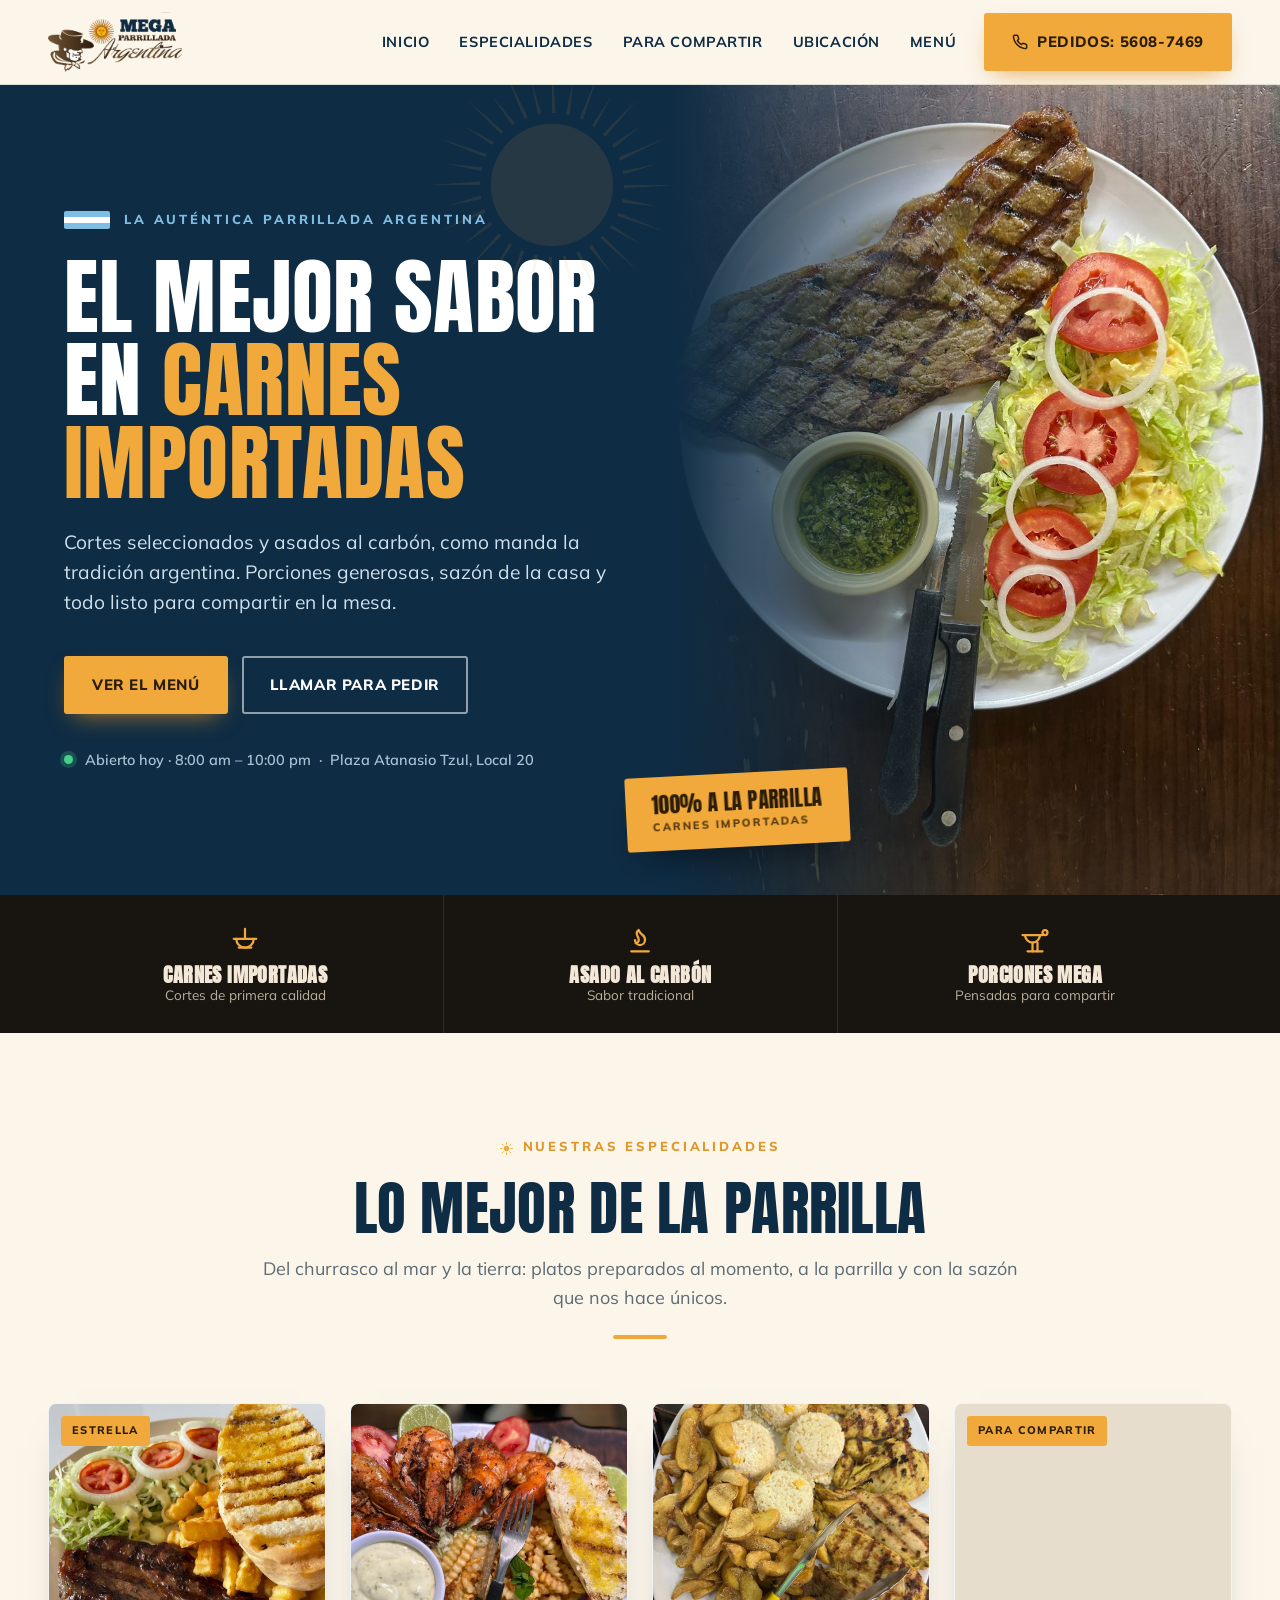
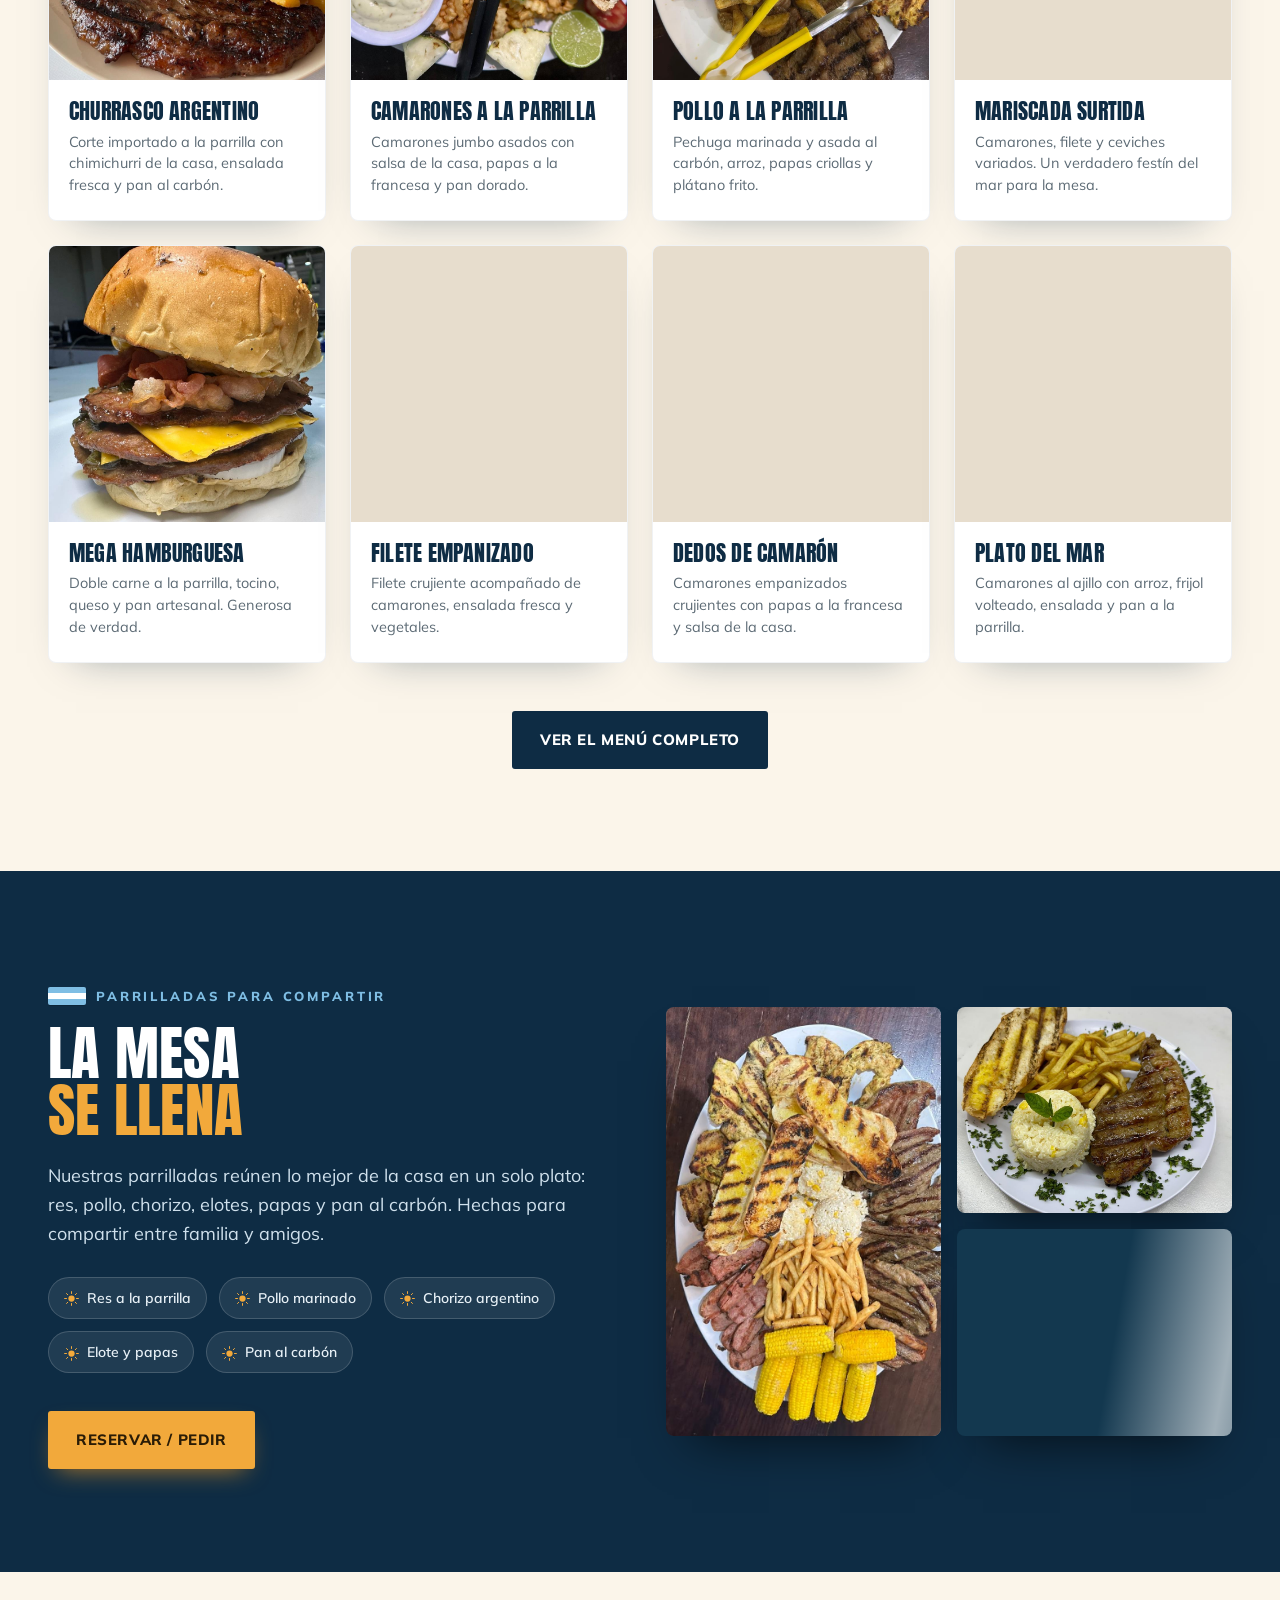
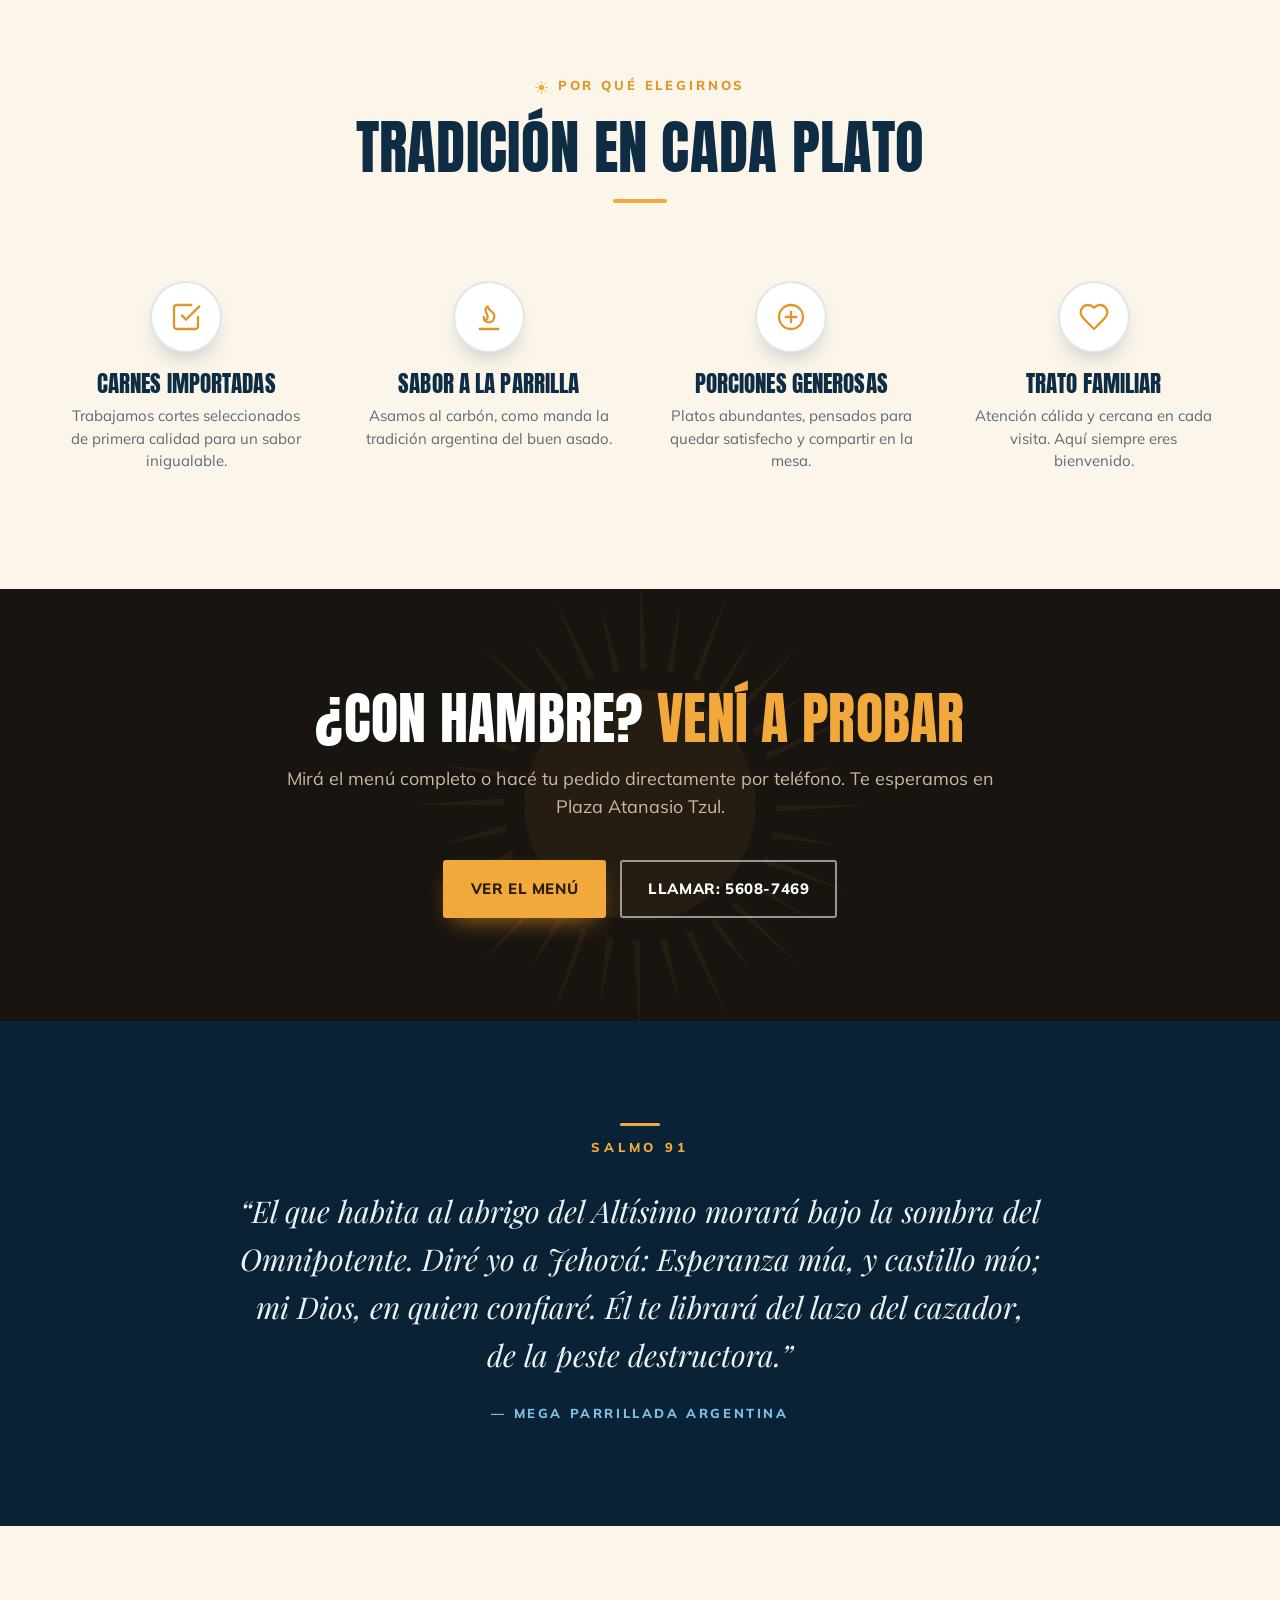
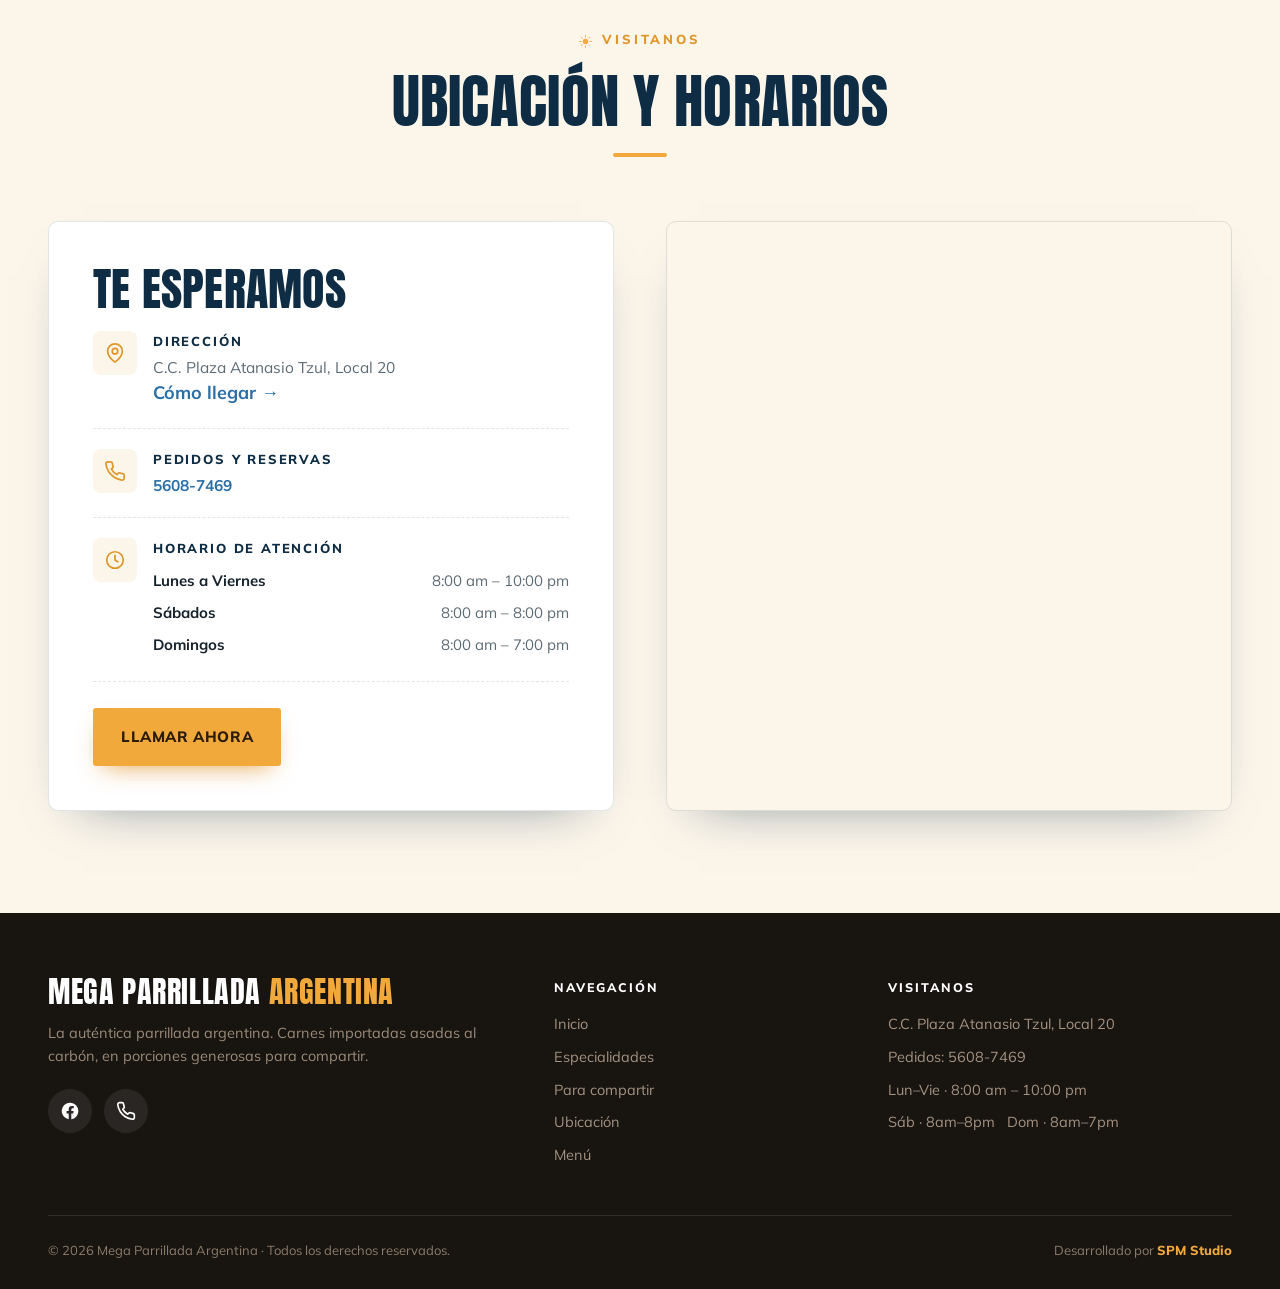
==== index.html @ 1266d752 "Sitio web Mega Parrillada Argentina - versión inicial Página principal con hero, especialidades, sec" ====
<!DOCTYPE html>
<html lang="es">
<head>
<meta charset="UTF-8" />
<meta name="viewport" content="width=device-width, initial-scale=1" />
<title>Mega Parrillada Argentina</title>
<meta name="description" content="La auténtica parrillada argentina. El mejor sabor en carnes importadas, asadas al carbón. Plaza Atanasio Tzul, Local 20. Pedidos: 5608-7469." />
<link rel="icon" type="image/png" href="img/favicon.png" />
<link rel="apple-touch-icon" href="img/apple-touch-icon.png" />
<link rel="preconnect" href="https://fonts.googleapis.com" />
<link rel="preconnect" href="https://fonts.gstatic.com" crossorigin />
<link href="https://fonts.googleapis.com/css2?family=Anton&family=Oswald:wght@500;600;700&family=Archivo+Black&family=Mulish:ital,wght@0,400;0,500;0,600;0,700;0,800;1,500&family=Playfair+Display:ital@1&display=swap" rel="stylesheet" />
<link rel="preload" as="image" href="img/bife-chimichurri.jpg" fetchpriority="high" />
<link rel="preload" as="image" href="img/logo-clean-dark.png" />
<link rel="stylesheet" href="styles.css" />
</head>
<body data-palette="bandera" data-hero="split">

<!-- ============ HEADER ============ -->
<header class="nav" id="nav">
  <div class="wrap nav-in">
    <a href="#inicio"><img class="nav-logo" src="img/logo-clean-dark.png" alt="Mega Parrillada Argentina" /></a>
    <nav class="nav-links" id="navLinks">
      <a href="#inicio">Inicio</a>
      <a href="#especialidades">Especialidades</a>
      <a href="#compartir">Para compartir</a>
      <a href="#ubicacion">Ubicación</a>
      <a href="menu.html">Menú</a>
    </nav>
    <a class="btn btn-gold nav-phone" href="tel:+50256087469" aria-label="Llamar: 5608-7469">
      <svg width="16" height="16" viewBox="0 0 24 24" fill="none" stroke="currentColor" stroke-width="2.2" stroke-linecap="round" stroke-linejoin="round"><path d="M22 16.92v3a2 2 0 0 1-2.18 2 19.79 19.79 0 0 1-8.63-3.07 19.5 19.5 0 0 1-6-6 19.79 19.79 0 0 1-3.07-8.67A2 2 0 0 1 4.11 2h3a2 2 0 0 1 2 1.72c.13.96.36 1.9.7 2.81a2 2 0 0 1-.45 2.11L8.09 9.91a16 16 0 0 0 6 6l1.27-1.27a2 2 0 0 1 2.11-.45c.91.34 1.85.57 2.81.7A2 2 0 0 1 22 16.92z"/></svg>
      <span class="nav-phone-txt">Pedidos: 5608-7469</span>
    </a>
    <button class="nav-burger" id="burger" aria-label="Menú"><span></span><span></span><span></span></button>
  </div>
</header>

<!-- ============ HERO ============ -->
<section class="hero hero-padding" id="inicio">
  <div class="hero-copy">
    <svg class="sunburst" viewBox="0 0 100 100" aria-hidden="true"><g fill="var(--gold)"><circle cx="50" cy="50" r="17"/><g>__RAYS__</g></g></svg>
    <div class="hero-eyebrow">
      <span class="flag"><i></i><i></i><i></i></span>
      <span class="eyebrow">La auténtica parrillada argentina</span>
    </div>
    <h1>El mejor sabor en <span class="gold">carnes importadas</span></h1>
    <p class="hero-sub">Cortes seleccionados y asados al carbón, como manda la tradición argentina. Porciones generosas, sazón de la casa y todo listo para compartir en la mesa.</p>
    <div class="hero-cta">
      <a class="btn btn-gold" href="menu.html">Ver el menú</a>
      <a class="btn btn-outline" href="tel:+50256087469">Llamar para pedir</a>
    </div>
    <div class="hero-meta"><span class="live-dot"></span> Abierto hoy · 8:00 am – 10:00 pm &nbsp;·&nbsp; Plaza Atanasio Tzul, Local 20</div>
  </div>
  <div class="hero-media">
    <img src="img/bife-chimichurri.jpg" alt="Camarones y churrasco a la parrilla" fetchpriority="high" decoding="async" />
    <div class="hero-badge">100% a la parrilla<small>Carnes importadas</small></div>
  </div>
</section>

<!-- ============ STRIP ============ -->
<div class="strip">
  <div class="wrap strip-in">
    <div class="strip-item">
      <svg class="ico" width="30" height="30" viewBox="0 0 24 24" fill="none" stroke="currentColor" stroke-width="1.8" stroke-linecap="round" stroke-linejoin="round"><path d="M3 11h18"/><path d="M12 3v8"/><path d="M5 11a7 7 0 0 0 14 0"/><path d="M7 18h10"/></svg>
      <div><b>Carnes importadas</b><span>Cortes de primera calidad</span></div>
    </div>
    <div class="strip-item">
      <svg class="ico" width="30" height="30" viewBox="0 0 24 24" fill="none" stroke="currentColor" stroke-width="1.8" stroke-linecap="round" stroke-linejoin="round"><path d="M8.5 14.5A2.5 2.5 0 0 0 11 12c0-1.38-.5-2-1-3-1.07-2.14-.5-4 1-5 .5 2 1.5 3 3 4 1.5 1 2 2.5 2 4a4 4 0 0 1-8 0Z"/><path d="M5 21h14"/></svg>
      <div><b>Asado al carbón</b><span>Sabor tradicional</span></div>
    </div>
    <div class="strip-item">
      <svg class="ico" width="30" height="30" viewBox="0 0 24 24" fill="none" stroke="currentColor" stroke-width="1.8" stroke-linecap="round" stroke-linejoin="round"><path d="M16 8a6 6 0 0 1-12 0"/><path d="M2 8h16"/><circle cx="20" cy="6" r="2"/><path d="M6 21h12"/><path d="M10 14v7M14 14v7"/></svg>
      <div><b>Porciones MEGA</b><span>Pensadas para compartir</span></div>
    </div>
  </div>
</div>

<!-- ============ ESPECIALIDADES ============ -->
<section id="especialidades">
  <div class="wrap">
    <div class="sec-head">
      <span class="eyebrow"><span class="sun">__SUN__</span> Nuestras especialidades</span>
      <h2>Lo mejor de la parrilla</h2>
      <p>Del churrasco al mar y la tierra: platos preparados al momento, a la parrilla y con la sazón que nos hace únicos.</p>
      <div class="rule"></div>
    </div>
    <div class="grid">
      <article class="card">
        <div class="card-img"><span class="card-tag">Estrella</span><img src="img/churrasco-premium.jpg" alt="Churrasco argentino con chimichurri" loading="lazy" decoding="async" /></div>
        <div class="card-body"><h3>Churrasco Argentino</h3><p>Corte importado a la parrilla con chimichurri de la casa, ensalada fresca y pan al carbón.</p></div>
      </article>
      <article class="card">
        <div class="card-img"><img src="img/camarones.jpg" alt="Camarones a la parrilla" loading="lazy" decoding="async" /></div>
        <div class="card-body"><h3>Camarones a la Parrilla</h3><p>Camarones jumbo asados con salsa de la casa, papas a la francesa y pan dorado.</p></div>
      </article>
      <article class="card">
        <div class="card-img"><img src="img/pollo.jpg" alt="Pollo a la parrilla" loading="lazy" decoding="async" /></div>
        <div class="card-body"><h3>Pollo a la Parrilla</h3><p>Pechuga marinada y asada al carbón, arroz, papas criollas y plátano frito.</p></div>
      </article>
      <article class="card">
        <div class="card-img"><span class="card-tag">Para compartir</span><img src="img/mariscada.jpg" alt="Mariscada surtida" loading="lazy" decoding="async" /></div>
        <div class="card-body"><h3>Mariscada Surtida</h3><p>Camarones, filete y ceviches variados. Un verdadero festín del mar para la mesa.</p></div>
      </article>
      <article class="card">
        <div class="card-img"><img src="img/hamburguesa.jpg" alt="Mega hamburguesa" loading="lazy" decoding="async" /></div>
        <div class="card-body"><h3>Mega Hamburguesa</h3><p>Doble carne a la parrilla, tocino, queso y pan artesanal. Generosa de verdad.</p></div>
      </article>
      <article class="card">
        <div class="card-img"><img src="img/filete-empanizado.jpg" alt="Filete empanizado" loading="lazy" decoding="async" /></div>
        <div class="card-body"><h3>Filete Empanizado</h3><p>Filete crujiente acompañado de camarones, ensalada fresca y vegetales.</p></div>
      </article>
      <article class="card">
        <div class="card-img"><img src="img/dedos-camaron.jpg" alt="Dedos de camarón" loading="lazy" decoding="async" /></div>
        <div class="card-body"><h3>Dedos de Camarón</h3><p>Camarones empanizados crujientes con papas a la francesa y salsa de la casa.</p></div>
      </article>
      <article class="card">
        <div class="card-img"><img src="img/camarones-frijol.jpg" alt="Camarones con guarnición" loading="lazy" decoding="async" /></div>
        <div class="card-body"><h3>Plato del Mar</h3><p>Camarones al ajillo con arroz, frijol volteado, ensalada y pan a la parrilla.</p></div>
      </article>
    </div>
    <div style="text-align:center;margin-top:48px">
      <a class="btn btn-navy" href="menu.html">Ver el menú completo</a>
    </div>
  </div>
</section>

<!-- ============ COMPARTIR ============ -->
<section class="compartir" id="compartir">
  <div class="wrap compartir-grid">
    <div class="compartir-copy">
      <span class="eyebrow"><span class="flag" style="width:38px"><i></i><i></i><i></i></span> Parrilladas para compartir</span>
      <h2>La mesa<br><span class="gold">se llena</span></h2>
      <p>Nuestras parrilladas reúnen lo mejor de la casa en un solo plato: res, pollo, chorizo, elotes, papas y pan al carbón. Hechas para compartir entre familia y amigos.</p>
      <div class="compartir-list">
        <span class="chip"><span class="sun">__SUN__</span> Res a la parrilla</span>
        <span class="chip"><span class="sun">__SUN__</span> Pollo marinado</span>
        <span class="chip"><span class="sun">__SUN__</span> Chorizo argentino</span>
        <span class="chip"><span class="sun">__SUN__</span> Elote y papas</span>
        <span class="chip"><span class="sun">__SUN__</span> Pan al carbón</span>
      </div>
      <div class="hero-cta">
        <a class="btn btn-gold" href="tel:+50256087469">Reservar / Pedir</a>
      </div>
    </div>
    <div class="compartir-imgs">
      <figure><img class="zoom-in" src="img/parrillada-familiar.jpg" alt="Lomo a la parrilla con arroz y papas" loading="lazy" decoding="async" /></figure>
      <figure><img class="zoom-in" src="img/lomo-mesa.jpg" alt="Parrillada familiar" loading="lazy" decoding="async" /></figure>
      <figure><img src="img/parrillada-mixta.jpg" alt="Parrillada mixta" loading="lazy" decoding="async" /></figure>
    </div>
  </div>
</section>

<!-- ============ POR QUÉ ============ -->
<section class="porque">
  <div class="wrap">
    <div class="sec-head">
      <span class="eyebrow"><span class="sun">__SUN__</span> Por qué elegirnos</span>
      <h2>Tradición en cada plato</h2>
      <div class="rule"></div>
    </div>
    <div class="porque-grid">
      <div class="feat">
        <div class="badge"><svg width="32" height="32" viewBox="0 0 24 24" fill="none" stroke="currentColor" stroke-width="1.7" stroke-linecap="round" stroke-linejoin="round"><path d="m9 11 3 3L22 4"/><path d="M21 12v7a2 2 0 0 1-2 2H5a2 2 0 0 1-2-2V5a2 2 0 0 1 2-2h11"/></svg></div>
        <h3>Carnes Importadas</h3>
        <p>Trabajamos cortes seleccionados de primera calidad para un sabor inigualable.</p>
      </div>
      <div class="feat">
        <div class="badge"><svg width="32" height="32" viewBox="0 0 24 24" fill="none" stroke="currentColor" stroke-width="1.7" stroke-linecap="round" stroke-linejoin="round"><path d="M8.5 14.5A2.5 2.5 0 0 0 11 12c0-1.38-.5-2-1-3-1.07-2.14-.5-4 1-5 .5 2 1.5 3 3 4 1.5 1 2 2.5 2 4a4 4 0 0 1-8 0Z"/><path d="M5 21h14"/></svg></div>
        <h3>Sabor a la Parrilla</h3>
        <p>Asamos al carbón, como manda la tradición argentina del buen asado.</p>
      </div>
      <div class="feat">
        <div class="badge"><svg width="32" height="32" viewBox="0 0 24 24" fill="none" stroke="currentColor" stroke-width="1.7" stroke-linecap="round" stroke-linejoin="round"><circle cx="12" cy="12" r="9"/><path d="M8 12h8M12 8v8"/></svg></div>
        <h3>Porciones Generosas</h3>
        <p>Platos abundantes, pensados para quedar satisfecho y compartir en la mesa.</p>
      </div>
      <div class="feat">
        <div class="badge"><svg width="32" height="32" viewBox="0 0 24 24" fill="none" stroke="currentColor" stroke-width="1.7" stroke-linecap="round" stroke-linejoin="round"><path d="M19 14c1.49-1.46 3-3.21 3-5.5A5.5 5.5 0 0 0 16.5 3c-1.76 0-3 .5-4.5 2-1.5-1.5-2.74-2-4.5-2A5.5 5.5 0 0 0 2 8.5c0 2.29 1.51 4.04 3 5.5l7 7Z"/></svg></div>
        <h3>Trato Familiar</h3>
        <p>Atención cálida y cercana en cada visita. Aquí siempre eres bienvenido.</p>
      </div>
    </div>
  </div>
</section>

<!-- ============ MENU BAND ============ -->
<section class="menuband">
  <svg class="sunburst" viewBox="0 0 100 100" aria-hidden="true"><g fill="var(--gold)"><circle cx="50" cy="50" r="17"/><g>__RAYS__</g></g></svg>
  <div class="wrap">
    <h2>¿Con hambre? <span class="gold">Vení a probar</span></h2>
    <p>Mirá el menú completo o hacé tu pedido directamente por teléfono. Te esperamos en Plaza Atanasio Tzul.</p>
    <div class="hero-cta">
      <a class="btn btn-gold" href="menu.html">Ver el menú</a>
      <a class="btn btn-outline" href="tel:+50256087469">Llamar: 5608-7469</a>
    </div>
  </div>
</section>

<!-- ============ SALMO ============ -->
<section class="salmo">
  <div class="wrap inner">
    <div class="divider"></div>
    <span class="eyebrow">Salmo 91</span>
    <blockquote>“El que habita al abrigo del Altísimo morará bajo la sombra del Omnipotente. Diré yo a Jehová: Esperanza mía, y castillo mío; mi Dios, en quien confiaré. Él te librará del lazo del cazador, de la peste destructora.”</blockquote>
    <div class="ref">— Mega Parrillada Argentina</div>
  </div>
</section>

<!-- ============ UBICACION ============ -->
<section class="ubic" id="ubicacion">
  <div class="wrap">
    <div class="sec-head">
      <span class="eyebrow"><span class="sun">__SUN__</span> Visitanos</span>
      <h2>Ubicación y horarios</h2>
      <div class="rule"></div>
    </div>
    <div class="ubic-grid">
      <div class="info-card">
        <h2>Te esperamos</h2>
        <div class="info-block">
          <div class="ico"><svg width="22" height="22" viewBox="0 0 24 24" fill="none" stroke="currentColor" stroke-width="1.9" stroke-linecap="round" stroke-linejoin="round"><path d="M20 10c0 6-8 12-8 12s-8-6-8-12a8 8 0 0 1 16 0Z"/><circle cx="12" cy="10" r="3"/></svg></div>
          <div><h4>Dirección</h4><p>C.C. Plaza Atanasio Tzul, Local 20</p><a class="link" href="https://www.google.com/maps/search/?api=1&query=Mega+Parrillada+Argentina+Plaza+Atanasio+Tzul" target="_blank" rel="noopener">Cómo llegar →</a></div>
        </div>
        <div class="info-block">
          <div class="ico"><svg width="22" height="22" viewBox="0 0 24 24" fill="none" stroke="currentColor" stroke-width="1.9" stroke-linecap="round" stroke-linejoin="round"><path d="M22 16.92v3a2 2 0 0 1-2.18 2 19.79 19.79 0 0 1-8.63-3.07 19.5 19.5 0 0 1-6-6 19.79 19.79 0 0 1-3.07-8.67A2 2 0 0 1 4.11 2h3a2 2 0 0 1 2 1.72c.13.96.36 1.9.7 2.81a2 2 0 0 1-.45 2.11L8.09 9.91a16 16 0 0 0 6 6l1.27-1.27a2 2 0 0 1 2.11-.45c.91.34 1.85.57 2.81.7A2 2 0 0 1 22 16.92z"/></svg></div>
          <div><h4>Pedidos y reservas</h4><p><a class="link" href="tel:+50256087469">5608-7469</a></p></div>
        </div>
        <div class="info-block">
          <div class="ico"><svg width="22" height="22" viewBox="0 0 24 24" fill="none" stroke="currentColor" stroke-width="1.9" stroke-linecap="round" stroke-linejoin="round"><circle cx="12" cy="12" r="9"/><path d="M12 7v5l3 2"/></svg></div>
          <div style="flex:1"><h4>Horario de atención</h4>
            <ul class="hours">
              <li><b>Lunes a Viernes</b> <span>8:00 am – 10:00 pm</span></li>
              <li><b>Sábados</b> <span>8:00 am – 8:00 pm</span></li>
              <li><b>Domingos</b> <span>8:00 am – 7:00 pm</span></li>
            </ul>
          </div>
        </div>
        <div class="hero-cta" style="margin-top:26px">
          <a class="btn btn-gold" href="tel:+50256087469">Llamar ahora</a>
        </div>
      </div>
      <div class="map">
        <iframe title="Mapa Mega Parrillada Argentina" loading="lazy" referrerpolicy="no-referrer-when-downgrade" src="https://maps.google.com/maps?q=Plaza%20Atanasio%20Tzul%20Guatemala&t=&z=15&ie=UTF8&iwloc=&output=embed"></iframe>
      </div>
    </div>
  </div>
</section>

<!-- ============ FOOTER ============ -->
<footer class="site">
  <div class="wrap">
    <div class="foot-grid">
      <div class="foot-brand">
        <span class="foot-word">Mega Parrillada <b>Argentina</b></span>
        <p>La auténtica parrillada argentina. Carnes importadas asadas al carbón, en porciones generosas para compartir.</p>
        <div class="foot-social">
          <a href="https://www.facebook.com/people/Carlos-Vargas/pfbid02LPer4aKYrEr11z8EZLggQakFB4bRCTt2FF2vd87rxuqd6yv5EHBQvKk4X15W9nVtl/" target="_blank" rel="noopener" aria-label="Facebook">
            <svg width="20" height="20" viewBox="0 0 24 24" fill="currentColor"><path d="M22 12a10 10 0 1 0-11.56 9.88v-6.99H7.9V12h2.54V9.8c0-2.5 1.49-3.89 3.78-3.89 1.09 0 2.24.2 2.24.2v2.46h-1.26c-1.24 0-1.63.77-1.63 1.56V12h2.78l-.44 2.89h-2.34v6.99A10 10 0 0 0 22 12Z"/></svg>
          </a>
          <a href="tel:+50256087469" aria-label="Teléfono">
            <svg width="20" height="20" viewBox="0 0 24 24" fill="none" stroke="currentColor" stroke-width="2" stroke-linecap="round" stroke-linejoin="round"><path d="M22 16.92v3a2 2 0 0 1-2.18 2 19.79 19.79 0 0 1-8.63-3.07 19.5 19.5 0 0 1-6-6 19.79 19.79 0 0 1-3.07-8.67A2 2 0 0 1 4.11 2h3a2 2 0 0 1 2 1.72c.13.96.36 1.9.7 2.81a2 2 0 0 1-.45 2.11L8.09 9.91a16 16 0 0 0 6 6l1.27-1.27a2 2 0 0 1 2.11-.45c.91.34 1.85.57 2.81.7A2 2 0 0 1 22 16.92z"/></svg>
          </a>
        </div>
      </div>
      <div class="foot-col">
        <h4>Navegación</h4>
        <a href="#inicio">Inicio</a>
        <a href="#especialidades">Especialidades</a>
        <a href="#compartir">Para compartir</a>
        <a href="#ubicacion">Ubicación</a>
        <a href="menu.html">Menú</a>
      </div>
      <div class="foot-col">
        <h4>Visitanos</h4>
        <p>C.C. Plaza Atanasio Tzul, Local 20</p>
        <p>Pedidos: 5608-7469</p>
        <p>Lun–Vie · 8:00 am – 10:00 pm</p>
        <p>Sáb · 8am–8pm &nbsp; Dom · 8am–7pm</p>
      </div>
    </div>
    <div class="foot-bottom">
      <span>© <span id="yr"></span> Mega Parrillada Argentina · Todos los derechos reservados.</span>
      <span>Desarrollado por <strong>SPM Studio</strong></span>
    </div>
  </div>
</footer>

<!-- ============ TWEAKS ============ -->
<div id="tw">
  <header><b>Tweaks</b><button id="twClose" aria-label="Cerrar">✕</button></header>
  <div class="body">
    <div class="tw-row">
      <label>Paleta</label>
      <div class="tw-seg" data-key="palette">
        <button data-v="bandera">Bandera</button>
        <button data-v="asado">Asado</button>
        <button data-v="premium">Premium</button>
      </div>
    </div>
    <div class="tw-row">
      <label>Tipografía de títulos</label>
      <div class="tw-seg" data-key="display">
        <button data-v="anton">Anton</button>
        <button data-v="oswald">Oswald</button>
        <button data-v="archivo">Archivo</button>
      </div>
    </div>
    <div class="tw-row">
      <label>Estilo de hero</label>
      <div class="tw-seg" data-key="hero">
        <button data-v="split">Dividido</button>
        <button data-v="full">Imagen completa</button>
      </div>
    </div>
    <div class="tw-row">
      <label>Acento dorado</label>
      <div class="tw-sw" data-key="gold">
        <button data-v="#F2A93B" style="background:#F2A93B"></button>
        <button data-v="#E8B84B" style="background:#E8B84B"></button>
        <button data-v="#D98324" style="background:#D98324"></button>
        <button data-v="#C0492B" style="background:#C0492B"></button>
      </div>
    </div>
    <div class="tw-row">
      <label>Titular</label>
      <input type="text" id="twHead" />
    </div>
  </div>
</div>

<script>
var TWEAKS = /*EDITMODE-BEGIN*/{
  "palette": "bandera",
  "display": "anton",
  "hero": "split",
  "gold": "#F2A93B",
  "headline": "El mejor sabor en |carnes importadas|"
}/*EDITMODE-END*/;

/* ---- Sol de Mayo rays + sun icon injection ---- */
(function(){
  var rays='';
  for(var i=0;i<32;i++){var a=i*(360/32)*Math.PI/180;var r1=20,r2=(i%2?30:34);
    var x1=50+Math.cos(a)*r1,y1=50+Math.sin(a)*r1,x2=50+Math.cos(a)*r2,y2=50+Math.sin(a)*r2;
    var a2=a+0.05;var x3=50+Math.cos(a2)*r1,y3=50+Math.sin(a2)*r1;
    rays+='<path d="M'+x1.toFixed(1)+' '+y1.toFixed(1)+' L'+x2.toFixed(1)+' '+y2.toFixed(1)+' L'+x3.toFixed(1)+' '+y3.toFixed(1)+' Z"/>';}
  var sunIco='<svg viewBox="0 0 24 24" width="100%" height="100%" fill="currentColor"><circle cx="12" cy="12" r="5"/><g stroke="currentColor" stroke-width="1.6" stroke-linecap="round"><path d="M12 1v3M12 20v3M1 12h3M20 12h3M4 4l2 2M18 18l2 2M20 4l-2 2M6 18l-2 2"/></g></svg>';
  document.body.innerHTML = document.body.innerHTML.split('__RAYS__').join(rays).split('__SUN__').join(sunIco);
})();

/* ---- year ---- */
document.getElementById('yr').textContent = new Date().getFullYear();

/* ---- nav scroll + burger ---- */
var nav=document.getElementById('nav');
addEventListener('scroll',function(){nav.classList.toggle('scrolled',scrollY>20)});
var burger=document.getElementById('burger'),navLinks=document.getElementById('navLinks');
if(burger){burger.addEventListener('click',function(){navLinks.classList.toggle('open')});
  navLinks.querySelectorAll('a').forEach(function(a){a.addEventListener('click',function(){navLinks.classList.remove('open')})});}

/* ---- image skeleton fade-in (race-proof) ---- */
(function(){
  var imgs=[].slice.call(document.querySelectorAll('.card-img img,.hero-media img,.compartir-imgs img'));
  function reveal(img){img.classList.add('loaded');var p=img.closest('.card-img,.hero-media,figure');if(p)p.classList.add('media-ready');}
  imgs.forEach(function(img){
    if(img.complete && img.naturalWidth){reveal(img);return;}
    img.addEventListener('load',function(){reveal(img);});
    img.addEventListener('error',function(){reveal(img);});
  });
  /* catch images that finished between parse and listener */
  requestAnimationFrame(function(){imgs.forEach(function(img){if(img.complete && img.naturalWidth)reveal(img);});});
  /* hard safety: never leave an image invisible */
  setTimeout(function(){imgs.forEach(reveal);},2500);
})();

/* ---- scroll reveal (content visible by default; can never get stuck hidden) ---- */
(function(){
  if(window.matchMedia && matchMedia('(prefers-reduced-motion:reduce)').matches)return;
  var els=[].slice.call(document.querySelectorAll('.sec-head,.hero-copy,.strip-item,.card,.compartir-copy,.compartir-imgs figure,.feat,.menuband .wrap,.salmo .inner,.info-card,.map'));
  function vh(){return window.innerHeight||document.documentElement.clientHeight;}
  function clearAll(){for(var i=0;i<els.length;i++)els[i].classList.remove('reveal-hidden');els=[];}
  try{
    /* hide ONLY elements currently below the fold — visible content is never touched */
    els.forEach(function(el){if(el.getBoundingClientRect().top>vh())el.classList.add('reveal-hidden');});
    var initial=els.length;
    function check(){
      for(var i=els.length-1;i>=0;i--){
        var el=els[i],r=el.getBoundingClientRect();
        if(r.top<vh()-70 && r.bottom>0){
          if(el.classList.contains('reveal-hidden')){el.classList.remove('reveal-hidden');el.classList.add('reveal-in');}
          els.splice(i,1);
        }
      }
    }
    check();
    addEventListener('scroll',check,{passive:true});
    addEventListener('resize',check);
    addEventListener('load',check);
    setTimeout(check,250);
    /* self-heal: if after 2s the detector revealed nothing at all, it's broken → just show everything */
    setTimeout(function(){if(els.length===initial)clearAll();},2000);
  }catch(e){clearAll();}
})();

/* ---- palettes ---- */
var PALETTES={
  bandera:{}, // default vars in :root
  asado:{'--navy':'#241712','--navy-2':'#1b0f0b','--blue':'#9c4a2a','--celeste':'#E0A878','--cream':'#F7EEE1','--charcoal':'#1b120d','--ink':'#241a13','--muted':'#6e5e51','--line':'rgba(36,23,18,.14)'},
  premium:{'--navy':'#10131A','--navy-2':'#0a0c11','--blue':'#3a4a63','--celeste':'#C9A24B','--cream':'#F4F1EA','--charcoal':'#0c0e13','--ink':'#1c2128','--muted':'#6a7280','--line':'rgba(16,19,26,.12)'}
};
var DISPLAY={anton:"'Anton',sans-serif",oswald:"'Oswald',sans-serif",archivo:"'Archivo Black',sans-serif"};
var DISPLAY_LS={anton:'.005em',oswald:'.02em',archivo:'-.01em'};

function applyTweaks(t){
  var root=document.documentElement;
  // reset palette overrides then apply
  ['--navy','--navy-2','--blue','--celeste','--cream','--charcoal','--ink','--muted','--line'].forEach(function(v){root.style.removeProperty(v)});
  var pal=PALETTES[t.palette]||{};
  for(var k in pal){root.style.setProperty(k,pal[k]);}
  root.style.setProperty('--gold',t.gold);
  // gold-deep slightly darker
  root.style.setProperty('--gold-deep', shade(t.gold,-18));
  root.style.setProperty('--display',DISPLAY[t.display]||DISPLAY.anton);
  root.style.setProperty('--display-ls',DISPLAY_LS[t.display]||'.005em');
  document.body.setAttribute('data-palette',t.palette);
  document.body.setAttribute('data-hero',t.hero);
  // headline: text with |gold| markers
  var h1=document.querySelector('.hero h1');
  if(h1 && t.headline){
    var parts=t.headline.split('|');
    var html='';
    for(var i=0;i<parts.length;i++){html += (i%2? '<span class="gold">'+esc(parts[i])+'</span>' : esc(parts[i]));}
    h1.innerHTML=html;
  }
}
function esc(s){return s.replace(/&/g,'&amp;').replace(/</g,'&lt;').replace(/>/g,'&gt;');}
function shade(hex,amt){var c=hex.replace('#','');if(c.length===3)c=c.split('').map(function(x){return x+x}).join('');
  var n=parseInt(c,16);var r=(n>>16)+amt,g=((n>>8)&255)+amt,b=(n&255)+amt;
  r=Math.max(0,Math.min(255,r));g=Math.max(0,Math.min(255,g));b=Math.max(0,Math.min(255,b));
  return '#'+((1<<24)+(r<<16)+(g<<8)+b).toString(16).slice(1);}

applyTweaks(TWEAKS);

/* ---- tweaks panel ---- */
var tw=document.getElementById('tw');
function sync(){
  tw.querySelectorAll('.tw-seg').forEach(function(seg){
    var key=seg.getAttribute('data-key');
    seg.querySelectorAll('button').forEach(function(b){b.classList.toggle('sel',b.getAttribute('data-v')===TWEAKS[key])});
  });
  var sw=tw.querySelector('.tw-sw');
  sw.querySelectorAll('button').forEach(function(b){b.classList.toggle('sel',b.getAttribute('data-v').toLowerCase()===String(TWEAKS.gold).toLowerCase())});
  document.getElementById('twHead').value=TWEAKS.headline;
}
function setKeys(obj){
  for(var k in obj)TWEAKS[k]=obj[k];
  applyTweaks(TWEAKS);sync();
  try{window.parent.postMessage({type:'__edit_mode_set_keys',edits:obj},'*');}catch(e){}
}
tw.querySelectorAll('.tw-seg').forEach(function(seg){
  var key=seg.getAttribute('data-key');
  seg.querySelectorAll('button').forEach(function(b){b.addEventListener('click',function(){var o={};o[key]=b.getAttribute('data-v');setKeys(o);});});
});
tw.querySelector('.tw-sw').querySelectorAll('button').forEach(function(b){b.addEventListener('click',function(){setKeys({gold:b.getAttribute('data-v')});});});
document.getElementById('twHead').addEventListener('input',function(){setKeys({headline:this.value});});
document.getElementById('twClose').addEventListener('click',function(){tw.classList.remove('on');try{window.parent.postMessage({type:'__edit_mode_dismissed'},'*');}catch(e){}});

/* ---- host protocol ---- */
addEventListener('message',function(e){
  var d=e.data||{};
  if(d.type==='__activate_edit_mode'){tw.classList.add('on');sync();}
  else if(d.type==='__deactivate_edit_mode'){tw.classList.remove('on');}
});
try{window.parent.postMessage({type:'__edit_mode_available'},'*');}catch(e){}
</script>
</body>
</html>
---- styles.css ----
:root{
  --navy:#0E2C44;
  --navy-2:#0a2235;
  --blue:#2C6FA6;
  --celeste:#7FBEE4;
  --gold:#F2A93B;
  --gold-deep:#DF8E22;
  --cream:#FBF5EA;
  --paper:#ffffff;
  --ink:#16222C;
  --muted:#5d6b75;
  --charcoal:#181410;
  --line:rgba(14,44,68,.12);
  --display:'Anton',sans-serif;
  --display-ls:.005em;
  --body:'Mulish',sans-serif;
  --maxw:1240px;
}
*{box-sizing:border-box}
@keyframes fadeIn{from{opacity:0}to{opacity:1}}
html{scroll-behavior:smooth}
body{animation:fadeIn .5s ease;
  margin:0;font-family:var(--body);color:var(--ink);background:var(--cream);
  font-size:18px;line-height:1.6;-webkit-font-smoothing:antialiased;text-rendering:optimizeLegibility;
  overflow-x:hidden;
}
img{max-width:100%;display:block}
a{color:inherit;text-decoration:none}
h1,h2,h3{margin:0;font-family:var(--display);font-weight:400;letter-spacing:var(--display-ls);line-height:.98;text-transform:uppercase}
p{margin:0}
.wrap{max-width:var(--maxw);margin:0 auto;padding:0 28px}
.eyebrow{font-family:var(--body);font-weight:800;text-transform:uppercase;letter-spacing:.22em;font-size:13px}
.btn{display:inline-flex;align-items:center;gap:10px;font-family:var(--body);font-weight:800;font-size:15px;letter-spacing:.04em;text-transform:uppercase;padding:15px 26px;border-radius:3px;cursor:pointer;border:2px solid transparent;transition:transform .15s ease,background .2s ease,color .2s ease,box-shadow .2s;white-space:nowrap}
.btn:hover{transform:translateY(-2px)}
.btn-gold{background:var(--gold);color:#2a1c06;box-shadow:0 10px 24px -10px rgba(223,142,34,.8)}
.btn-gold:hover{background:var(--gold-deep)}
.btn-outline{border-color:rgba(255,255,255,.55);color:#fff}
.btn-outline:hover{background:#fff;color:var(--navy);border-color:#fff}
.btn-navy{background:var(--navy);color:#fff}
.btn-navy:hover{background:var(--navy-2)}

/* flag stripes */
.flag{display:flex;flex-direction:column;width:46px;border-radius:2px;overflow:hidden;box-shadow:0 1px 0 rgba(0,0,0,.15)}
.flag i{height:6px;display:block}
.flag i:nth-child(1){background:var(--celeste)}
.flag i:nth-child(2){background:#fff}
.flag i:nth-child(3){background:var(--celeste)}

/* sun icon */
.sun{display:inline-block;width:1em;height:1em;color:var(--gold);vertical-align:-.12em}
.sunburst circle,.sunburst path{fill:var(--gold)}

/* ============ HEADER ============ */
header.nav{position:sticky;top:0;z-index:50;background:rgba(251,245,234,.92);backdrop-filter:blur(10px);border-bottom:1px solid var(--line);transition:box-shadow .25s,background .25s}
header.nav.scrolled{box-shadow:0 10px 30px -18px rgba(14,44,68,.5);background:rgba(251,245,234,.97)}
.nav-in{display:flex;align-items:center;gap:28px;height:84px}
.nav-logo{height:60px;width:auto;flex:0 0 auto;display:block}
.nav-links{display:flex;gap:30px;margin-left:auto;align-items:center}
.nav-links a{font-weight:700;font-size:14.5px;letter-spacing:.04em;color:var(--navy);position:relative;padding:4px 0;text-transform:uppercase;white-space:nowrap;flex:0 0 auto}
.nav-links a::after{content:"";position:absolute;left:0;right:100%;bottom:-2px;height:2px;background:var(--gold);transition:right .25s}
.nav-links a:hover::after{right:0}
.nav-links a.active::after{right:0}
.nav-phone{display:flex;align-items:center;gap:9px}
.nav-burger{display:none;margin-left:auto;background:none;border:0;cursor:pointer;padding:8px}
.nav-burger span{display:block;width:26px;height:2.5px;background:var(--navy);margin:5px 0;border-radius:2px;transition:.25s}

/* ============ HERO ============ */
.hero{display:grid;grid-template-columns:1.05fr .95fr;min-height:90vh;background:var(--navy);position:relative;overflow:hidden}
.hero-copy{padding:clamp(40px,6vw,84px) clamp(28px,5vw,72px);display:flex;flex-direction:column;justify-content:center;position:relative;z-index:2}
.hero-copy .sunburst{position:absolute;top:-80px;right:-60px;width:360px;height:360px;opacity:.10;pointer-events:none}
.hero-eyebrow{display:flex;align-items:center;gap:14px;color:var(--celeste);margin-bottom:26px}
.hero h1{color:#fff;font-size:clamp(48px,6.6vw,104px)}
.hero h1 .gold{color:var(--gold)}
.hero-sub{color:#cfe0ec;font-size:clamp(17px,1.5vw,21px);max-width:30em;margin-top:24px;line-height:1.55}
.hero-cta{display:flex;gap:14px;margin-top:38px;flex-wrap:wrap}
.hero-meta{display:flex;align-items:center;gap:12px;margin-top:34px;color:#a9c2d4;font-size:14.5px;font-weight:600}
.live-dot{width:9px;height:9px;border-radius:50%;background:#46d18a;box-shadow:0 0 0 4px rgba(70,209,138,.22)}
.hero-media{position:relative}
.hero-media img{width:100%;height:100%;object-fit:cover;position:absolute;inset:0}
.hero-media::after{content:"";position:absolute;inset:0;background:linear-gradient(90deg,var(--navy) 0%,rgba(14,44,68,0) 55%)}
.hero-badge{position:absolute;z-index:3;left:-46px;bottom:48px;background:var(--gold);color:#2a1c06;font-family:var(--display);font-size:21px;letter-spacing:.02em;padding:18px 26px;border-radius:3px;transform:rotate(-3deg);box-shadow:0 18px 40px -16px rgba(0,0,0,.6);text-transform:uppercase;line-height:1}
.hero-badge small{display:block;font-family:var(--body);font-weight:800;font-size:11px;letter-spacing:.18em;margin-top:6px;opacity:.8}

/* full hero variant */
body[data-hero="full"] .hero{grid-template-columns:1fr}
body[data-hero="full"] .hero-media{position:absolute;inset:0}
body[data-hero="full"] .hero-media::after{background:linear-gradient(90deg,rgba(8,28,44,.92),rgba(8,28,44,.55) 55%,rgba(8,28,44,.35))}
body[data-hero="full"] .hero-copy{z-index:3;max-width:760px}
body[data-hero="full"] .hero-badge{display:none}

/* ============ STRIP ============ */
.strip{background:var(--charcoal);color:#f3e8d8}
.strip-in{display:grid;grid-template-columns:repeat(3,1fr);gap:0}
.strip-item{display:flex;flex-direction:column;align-items:center;text-align:center;gap:10px;padding:30px 20px}
.strip-item+.strip-item{border-left:1px solid rgba(255,255,255,.1)}
.strip-item .ico{color:var(--gold);flex:0 0 auto}
.strip-item b{font-family:var(--display);font-size:20px;letter-spacing:.02em;display:block;line-height:1;text-transform:uppercase;white-space:nowrap}
.strip-item > div{line-height:1.15}
.strip-item span{font-size:13.5px;color:#bcae9c;display:block;margin-top:2px}

/* ============ SECTION HEAD ============ */
section{padding:clamp(64px,8vw,110px) 0}
section.hero-padding {padding:clamp(0px,8vw,0px) 0}
.sec-head{text-align:center;max-width:760px;margin:0 auto clamp(40px,5vw,64px)}
.sec-head .eyebrow{color:var(--gold-deep);display:inline-flex;align-items:center;gap:10px;justify-content:center}
.sec-head h2{font-size:clamp(36px,4.6vw,68px);color:var(--navy);margin-top:16px}
.sec-head p{color:var(--muted);margin-top:18px;font-size:18px}
.sec-head .rule{width:54px;height:4px;background:var(--gold);margin:22px auto 0;border-radius:3px}

/* ============ ESPECIALIDADES GRID ============ */
.grid{display:grid;grid-template-columns:repeat(4,1fr);gap:24px}
.card{background:var(--paper);border-radius:8px;overflow:hidden;box-shadow:0 18px 40px -28px rgba(14,44,68,.5);border:1px solid rgba(14,44,68,.06);display:flex;flex-direction:column;transition:transform .4s cubic-bezier(.25,.1,.25,1),box-shadow .4s cubic-bezier(.25,.1,.25,1)}
.card:hover{transform:translateY(-4px);box-shadow:0 30px 55px -28px rgba(14,44,68,.55)}
.card-img{position:relative;aspect-ratio:1/1;overflow:hidden}
.card-img img{width:100%;height:100%;object-fit:cover;transition:transform 2s cubic-bezier(.16,.56,.17,1)}
.card:hover .card-img img{transform:scale(1.015)}
.card-tag{position:absolute;top:12px;left:12px;background:var(--gold);color:#2a1c06;font-weight:800;font-size:11px;letter-spacing:.12em;text-transform:uppercase;padding:6px 11px;border-radius:3px}
.card-body{padding:20px 20px 24px}
.card-body h3{font-family:var(--display);font-size:22px;color:var(--navy);letter-spacing:.01em}
.card-body p{color:var(--muted);font-size:14.5px;margin-top:9px;line-height:1.5}

/* ============ COMPARTIR ============ */
.compartir{background:var(--navy);color:#fff}
.compartir-grid{display:grid;grid-template-columns:1fr 1fr;gap:clamp(28px,4vw,64px);align-items:center}
.compartir-copy .eyebrow{color:var(--celeste);display:inline-flex;align-items:center;gap:10px}
.compartir-copy h2{font-size:clamp(38px,4.6vw,72px);margin-top:18px;color:#fff}
.compartir-copy h2 .gold{color:var(--gold)}
.compartir-copy p{color:#cfe0ec;margin-top:22px;font-size:18px;max-width:34em}
.compartir-list{display:flex;flex-wrap:wrap;gap:12px;margin-top:28px}
.chip{display:inline-flex;align-items:center;gap:8px;background:rgba(255,255,255,.08);border:1px solid rgba(255,255,255,.16);padding:9px 15px;border-radius:40px;font-size:14px;font-weight:600;color:#e7f0f6}
.chip .sun{width:15px;height:15px}
.compartir-imgs{display:grid;grid-template-columns:1fr 1fr;gap:16px}
.compartir-imgs figure{margin:0;border-radius:8px;overflow:hidden;box-shadow:0 28px 50px -26px rgba(0,0,0,.7)}
.compartir-imgs figure:first-child{grid-row:span 2;aspect-ratio:auto}
.compartir-imgs img{width:100%;height:100%;object-fit:cover;min-height:200px}
.compartir-imgs img.zoom-in{transform:scale(1.22);transform-origin:center}

/* ============ POR QUE ============ */
.porque{background:var(--cream)}
.porque-grid{display:grid;grid-template-columns:repeat(4,1fr);gap:26px}
.feat{text-align:center;padding:14px}
.feat .badge{width:72px;height:72px;border-radius:50%;background:#fff;border:2px solid var(--line);display:grid;place-items:center;margin:0 auto 20px;color:var(--gold-deep);box-shadow:0 12px 26px -16px rgba(14,44,68,.5)}
.feat h3{font-family:var(--display);font-size:23px;color:var(--navy)}
.feat p{color:var(--muted);font-size:15px;margin-top:10px;line-height:1.5}

/* ============ MENU CTA BAND ============ */
.menuband{background:var(--charcoal);color:#fff;text-align:center;position:relative;overflow:hidden}
.menuband .sunburst{position:absolute;inset:0;margin:auto;width:680px;height:680px;opacity:.06;pointer-events:none}
.menuband h2{font-size:clamp(34px,4.4vw,62px);color:#fff;position:relative}
.menuband h2 .gold{color:var(--gold)}
.menuband p{color:#cbb89f;margin:18px auto 0;max-width:40em;position:relative}
.menuband .hero-cta{justify-content:center;position:relative}

/* ============ SALMO ============ */
.salmo{background:var(--navy-2);color:#dce8f1;text-align:center}
.salmo .inner{max-width:860px;margin:0 auto}
.salmo .eyebrow{color:var(--gold);letter-spacing:.3em}
.salmo blockquote{margin:26px 0 0;font-family:'Playfair Display',serif;font-style:italic;font-size:clamp(21px,2.5vw,30px);line-height:1.6;color:#eaf2f8}
.salmo .ref{margin-top:24px;font-weight:800;letter-spacing:.2em;text-transform:uppercase;font-size:13px;color:var(--celeste)}
.salmo .divider{width:40px;height:3px;background:var(--gold);margin:0 auto 6px;border-radius:3px}

/* ============ UBICACION / FOOTER ============ */
.ubic{background:var(--cream)}
.ubic-grid{display:grid;grid-template-columns:1fr 1fr;gap:clamp(30px,4vw,60px);align-items:stretch}
.info-card{background:#fff;border-radius:10px;border:1px solid var(--line);padding:clamp(28px,3.5vw,44px);box-shadow:0 22px 50px -34px rgba(14,44,68,.6)}
.info-card h2{font-size:clamp(30px,3.6vw,48px);color:var(--navy)}
.info-block{display:flex;gap:16px;padding:20px 0;border-bottom:1px dashed var(--line)}
.info-block:last-child{border-bottom:0}
.info-block .ico{flex:0 0 auto;width:44px;height:44px;border-radius:8px;background:var(--cream);display:grid;place-items:center;color:var(--gold-deep)}
.info-block h4{margin:0 0 4px;font-family:var(--body);font-weight:800;font-size:13px;letter-spacing:.14em;text-transform:uppercase;color:var(--navy)}
.info-block p{color:var(--muted);font-size:15.5px;line-height:1.5}
.info-block a.link{color:var(--blue);font-weight:700}
.hours{list-style:none;margin:6px 0 0;padding:0}
.hours li{display:flex;justify-content:space-between;gap:12px;font-size:15px;padding:4px 0;color:var(--muted)}
.hours li b{color:var(--ink);font-weight:700}
.hours li .open{color:#1c9e5f;font-weight:800;font-size:12.5px}
.map{border-radius:10px;overflow:hidden;border:1px solid var(--line);box-shadow:0 22px 50px -34px rgba(14,44,68,.6);min-height:420px}
.map iframe{width:100%;height:100%;min-height:420px;border:0;display:block;filter:saturate(.9)}

footer.site{background:var(--charcoal);color:#cbb89f;padding:64px 0 28px}
.foot-grid{display:grid;grid-template-columns:1.6fr 1fr 1.2fr;gap:48px;padding-bottom:38px;border-bottom:1px solid rgba(255,255,255,.1)}
.foot-word{font-family:var(--display);font-size:30px;line-height:1;color:#fff;text-transform:uppercase;letter-spacing:.02em;display:block}
.foot-word b{color:var(--gold);font-weight:400}
.foot-brand p{margin-top:14px;font-size:14.5px;color:#9a8b7a;max-width:32em;line-height:1.6}
.foot-social{display:flex;gap:12px;margin-top:22px}
.foot-social a{width:44px;height:44px;border-radius:50%;background:rgba(255,255,255,.08);display:grid;place-items:center;color:#fff;transition:.2s}
.foot-social a:hover{background:var(--gold);color:#2a1c06}
.foot-col h4{font-family:var(--body);font-weight:800;font-size:12.5px;letter-spacing:.16em;text-transform:uppercase;color:#fff;margin:0 0 16px}
.foot-col a,.foot-col p{display:block;font-size:14.5px;color:#a39383;margin:0 0 11px;line-height:1.5}
.foot-col a{transition:color .2s}
.foot-col a:hover{color:var(--gold)}
.foot-bottom{display:flex;justify-content:space-between;gap:16px;flex-wrap:wrap;padding-top:24px;font-size:13px;color:#8c7c6b}
.foot-bottom a:hover{color:var(--gold)}
.foot-bottom strong{color:var(--gold);font-weight:800}

/* ============ TWEAKS PANEL ============ */
#tw{position:fixed;right:18px;bottom:18px;z-index:999;width:300px;background:#fff;border:1px solid var(--line);border-radius:14px;box-shadow:0 30px 70px -20px rgba(14,44,68,.55);font-family:var(--body);display:none;overflow:hidden}
#tw.on{display:block}
#tw header{display:flex;align-items:center;justify-content:space-between;background:var(--navy);color:#fff;padding:13px 16px}
#tw header b{font-family:var(--display);letter-spacing:.04em;font-size:17px;text-transform:uppercase}
#tw header button{background:none;border:0;color:#fff;cursor:pointer;font-size:18px;line-height:1;opacity:.8}
#tw .body{padding:16px 16px 18px;max-height:72vh;overflow:auto}
.tw-row{margin-bottom:18px}
.tw-row>label{display:block;font-weight:800;font-size:11px;letter-spacing:.14em;text-transform:uppercase;color:var(--navy);margin-bottom:9px}
.tw-seg{display:flex;gap:6px;flex-wrap:wrap}
.tw-seg button{flex:1;min-width:60px;border:1.5px solid var(--line);background:#fff;border-radius:7px;padding:8px 6px;font-family:var(--body);font-weight:700;font-size:12.5px;cursor:pointer;color:var(--ink);transition:.15s}
.tw-seg button.sel{background:var(--navy);color:#fff;border-color:var(--navy)}
.tw-sw{display:flex;gap:10px}
.tw-sw button{width:40px;height:40px;border-radius:50%;border:2px solid var(--line);cursor:pointer;position:relative}
.tw-sw button.sel{border-color:var(--navy);box-shadow:0 0 0 3px rgba(14,44,68,.15)}
.tw-row input[type=text]{width:100%;border:1.5px solid var(--line);border-radius:7px;padding:9px 11px;font-family:var(--body);font-size:14px}

/* ============ SKELETON / IMAGE LOAD ============ */
@keyframes shimmer{0%{background-position:200% 0}100%{background-position:-200% 0}}
.card-img,.hero-media,.compartir-imgs figure{
  background-color:#e7ddcd;
  background-image:linear-gradient(100deg,rgba(255,255,255,0) 30%,rgba(255,255,255,.6) 50%,rgba(255,255,255,0) 70%);
  background-size:200% 100%;background-repeat:no-repeat;
  animation:shimmer 1.5s infinite;
}
.compartir-imgs figure{background-color:#13384f}
.card-img img,.hero-media img,.compartir-imgs img{opacity:1;transition:opacity .5s ease}
.media-ready{animation:none;background-image:none}

/* ============ SCROLL REVEAL ============ */
.reveal-hidden{opacity:0;transform:translateY(28px)}
.reveal-in{animation:revealUp .7s cubic-bezier(.22,1,.36,1) both}
@keyframes revealUp{from{opacity:0;transform:translateY(28px)}to{opacity:1;transform:none}}
.grid .card:nth-child(2).reveal-in,.porque-grid .feat:nth-child(2).reveal-in{animation-delay:.08s}
.grid .card:nth-child(3).reveal-in,.porque-grid .feat:nth-child(3).reveal-in{animation-delay:.16s}
.grid .card:nth-child(4).reveal-in,.porque-grid .feat:nth-child(4).reveal-in{animation-delay:.24s}
.grid .card:nth-child(5).reveal-in{animation-delay:0s}
.grid .card:nth-child(6).reveal-in{animation-delay:.08s}
.grid .card:nth-child(7).reveal-in{animation-delay:.16s}
.grid .card:nth-child(8).reveal-in{animation-delay:.24s}
.compartir-imgs figure:nth-child(2).reveal-in{animation-delay:.10s}
.compartir-imgs figure:nth-child(3).reveal-in{animation-delay:.20s}

@media(prefers-reduced-motion:reduce){
  .card-img,.hero-media,.compartir-imgs figure{animation:none;background-image:none}
  .card-img img,.hero-media img,.compartir-imgs img{opacity:1;transition:none}
  .reveal-hidden{opacity:1;transform:none}
  .reveal-in{animation:none}
}

/* ============ RESPONSIVE ============ */
@media(max-width:1100px){
  .nav-in{gap:18px}
  .nav-links{gap:20px}
  .nav-links a{font-size:13.5px}
}
@media(max-width:980px){
  .hero{grid-template-columns:1fr;min-height:86vh}
  .hero-media{position:absolute;inset:0;height:auto;order:0}
  .hero-media img{position:absolute;inset:0}
  .hero-media::after{background:linear-gradient(180deg,rgba(8,28,44,.5),rgba(8,28,44,.72) 52%,rgba(8,28,44,.92))}
  .hero-copy{position:relative;z-index:3;justify-content:flex-end}
  .hero-badge{display:none}
  .grid{grid-template-columns:repeat(2,1fr)}
  .porque-grid{grid-template-columns:repeat(2,1fr);gap:30px}
  .compartir-grid,.ubic-grid{grid-template-columns:1fr}
  .strip-in{grid-template-columns:repeat(3,1fr)}
  .strip-item{padding:22px 14px;gap:8px}
  .strip-item .ico{width:24px;height:24px}
  .strip-item b{font-size:16px}
  .strip-item span{font-size:12px}
  .nav-links{display:none;position:absolute;top:84px;left:0;right:0;background:var(--cream);flex-direction:column;gap:0;padding:8px 0;border-bottom:1px solid var(--line);box-shadow:0 20px 30px -20px rgba(0,0,0,.3)}
  .nav-links.open{display:flex}
  .nav-links a{padding:14px 28px;width:100%}
  .nav-phone{margin-left:auto;padding:11px;gap:0}
  .nav-phone-txt{display:none}
  .nav-burger{display:block;margin-left:10px}
  .compartir-imgs figure:first-child{grid-row:auto}
  .map{min-height:320px}
  .foot-grid{grid-template-columns:1fr 1fr;gap:32px}
  .foot-brand{grid-column:1/-1}
}
@media(max-width:560px){
  body{font-size:17px}
  .strip .wrap{padding:0}
  .strip-item{padding:18px 8px;gap:6px}
  .strip-item .ico{width:22px;height:22px}
  .strip-item b{font-size:13px;letter-spacing:.01em}
  .strip-item span{font-size:11px}
  .hero-copy{padding:36px 22px 44px}
  .hero h1{font-size:clamp(33px,8.7vw,46px)}
  .hero-eyebrow{gap:10px;margin-bottom:18px}
  .hero-eyebrow .eyebrow{letter-spacing:.12em;font-size:11px}
  .hero-sub{font-size:16px;margin-top:18px}
  .hero-meta{font-size:13px}
  .grid{grid-template-columns:1fr 1fr;gap:14px}
  .card-body{padding:13px 13px 16px}
  .card-body h3{font-size:16px}
  .card-body p{font-size:12.5px;margin-top:6px}
  .card-tag{font-size:9.5px;padding:5px 8px;letter-spacing:.08em}
  .porque-grid{grid-template-columns:1fr 1fr;gap:22px}
  .feat p{font-size:13.5px}
  .compartir-imgs{display:none}
  .compartir-copy p{font-size:15.5px;margin-top:16px}
  .compartir-list{gap:8px;margin-top:20px}
  .chip{padding:7px 12px;font-size:12.5px}
  .sec-head h2{font-size:clamp(30px,8vw,40px)}
  .sec-head{margin-bottom:clamp(28px,4vw,40px)}
  .porque-grid{gap:16px}
  .feat{padding:8px}
  .feat .badge{width:56px;height:56px;margin-bottom:14px}
  .feat h3{font-size:19px}
  .feat p{font-size:12.5px;margin-top:6px}
  .ubic-grid{gap:20px}
  .info-card{padding:22px}
  .info-card h2{font-size:clamp(24px,6vw,36px)}
  .info-block{padding:14px 0;gap:12px}
  .info-block .ico{width:36px;height:36px}
  .info-block h4{font-size:12px}
  .info-block p{font-size:14px}
  .hours li{font-size:13.5px}
  .map{min-height:260px}
  footer.site{padding:36px 0 20px}
  .foot-grid{grid-template-columns:1fr;gap:0;text-align:center;padding-bottom:20px}
  .foot-word{font-size:24px}
  .foot-brand p{margin:10px auto 0;font-size:13px;max-width:28em}
  .foot-social{justify-content:center;margin-top:16px}
  .foot-social a{width:38px;height:38px}
  .foot-col{display:none}
  .foot-bottom{padding-top:16px;font-size:12px;justify-content:center;text-align:center;flex-direction:column;gap:4px}
  .nav-logo{height:48px}
  .nav-in{height:72px}
  .nav-links{top:72px}
  section{padding:44px 0}
}
@media(max-width:380px){
  .grid{grid-template-columns:1fr}
  .porque-grid{grid-template-columns:1fr}
}
@media(max-width:420px){
  .wrap{padding:0 18px}
  .hero-cta{flex-direction:column;align-items:stretch}
  .hero-cta .btn{width:100%;justify-content:center}
  .menuband .hero-cta{flex-direction:column}
  .strip .wrap{padding:0}
  .strip-item{padding:16px 6px;gap:5px}
  .strip-item .ico{width:20px;height:20px}
  .strip-item b{font-size:12px;letter-spacing:0}
  .strip-item span{font-size:10.5px}
  section{padding:36px 0}
  .sec-head{margin-bottom:24px}
  .feat .badge{width:48px;height:48px;margin-bottom:10px}
  .feat .badge svg{width:24px;height:24px}
  .feat h3{font-size:17px}
  .feat p{font-size:12px}
  .info-card{padding:18px}
  .map{min-height:220px}
}
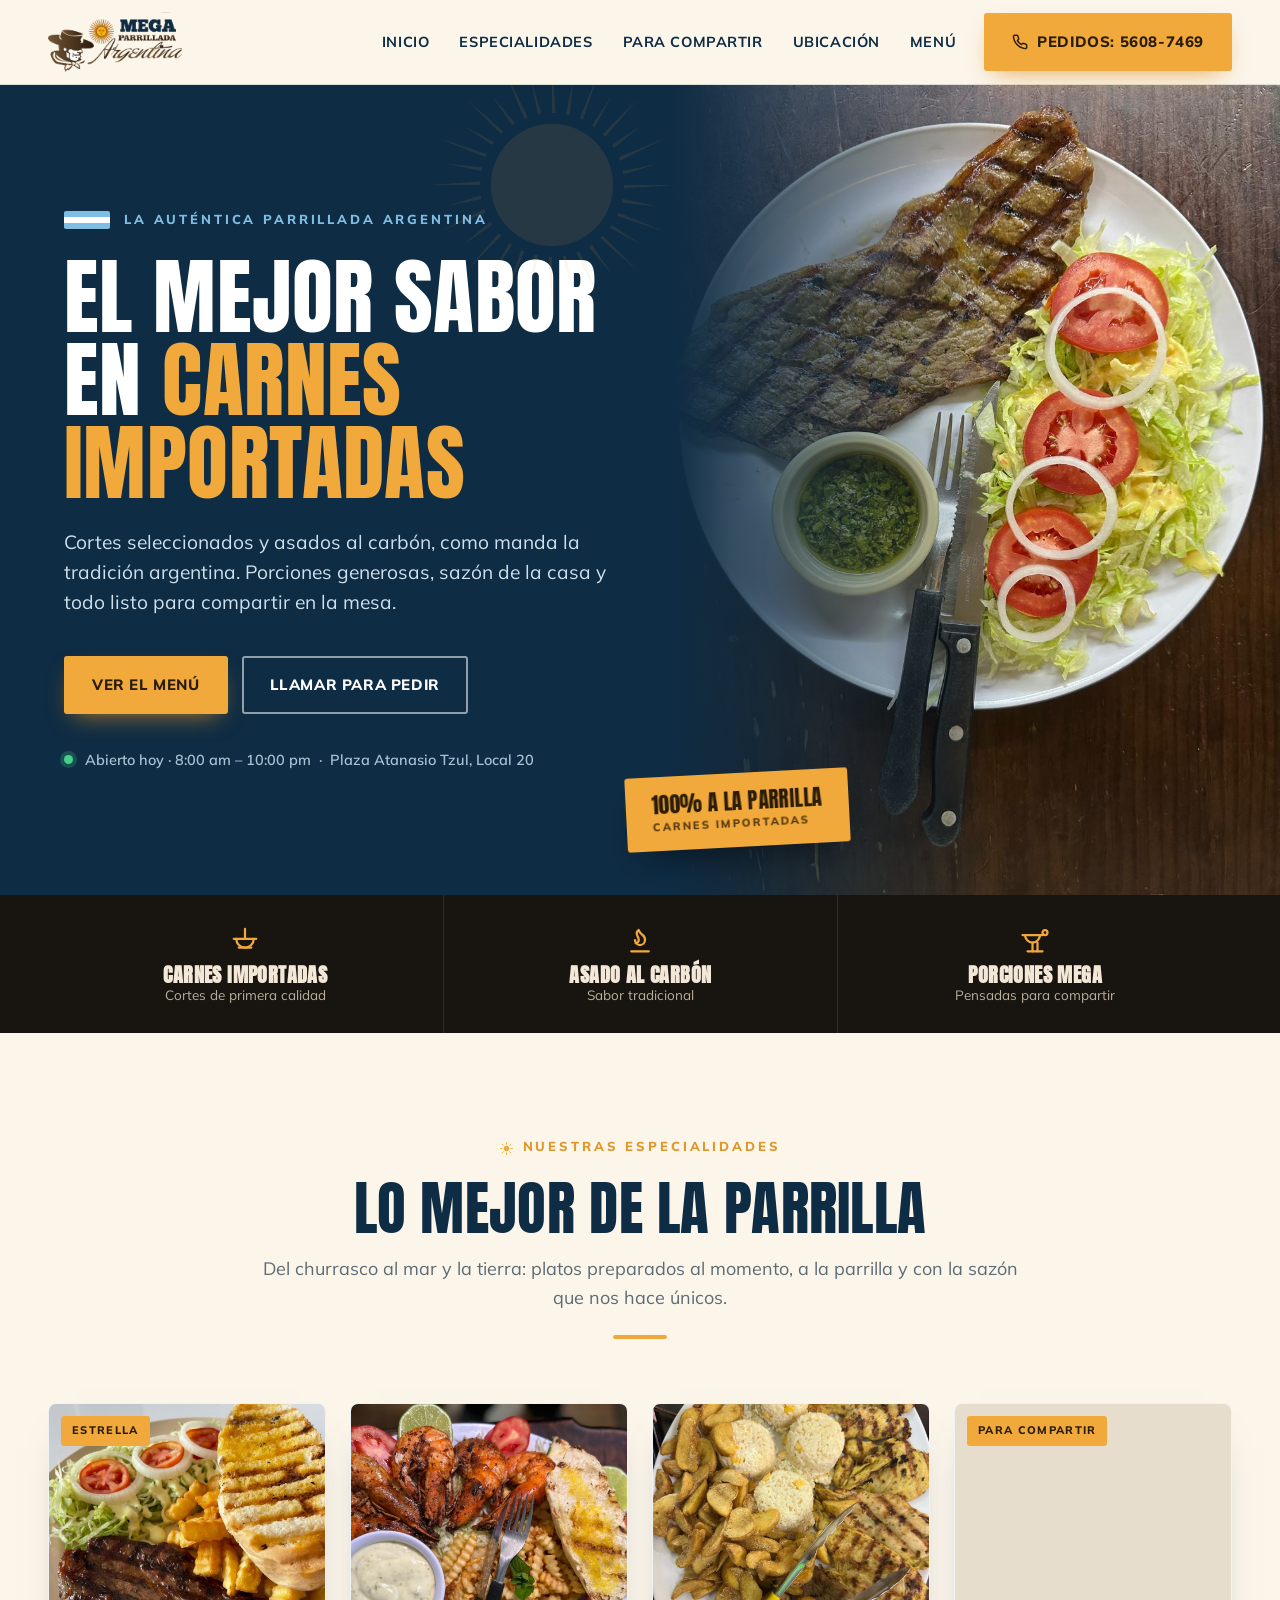
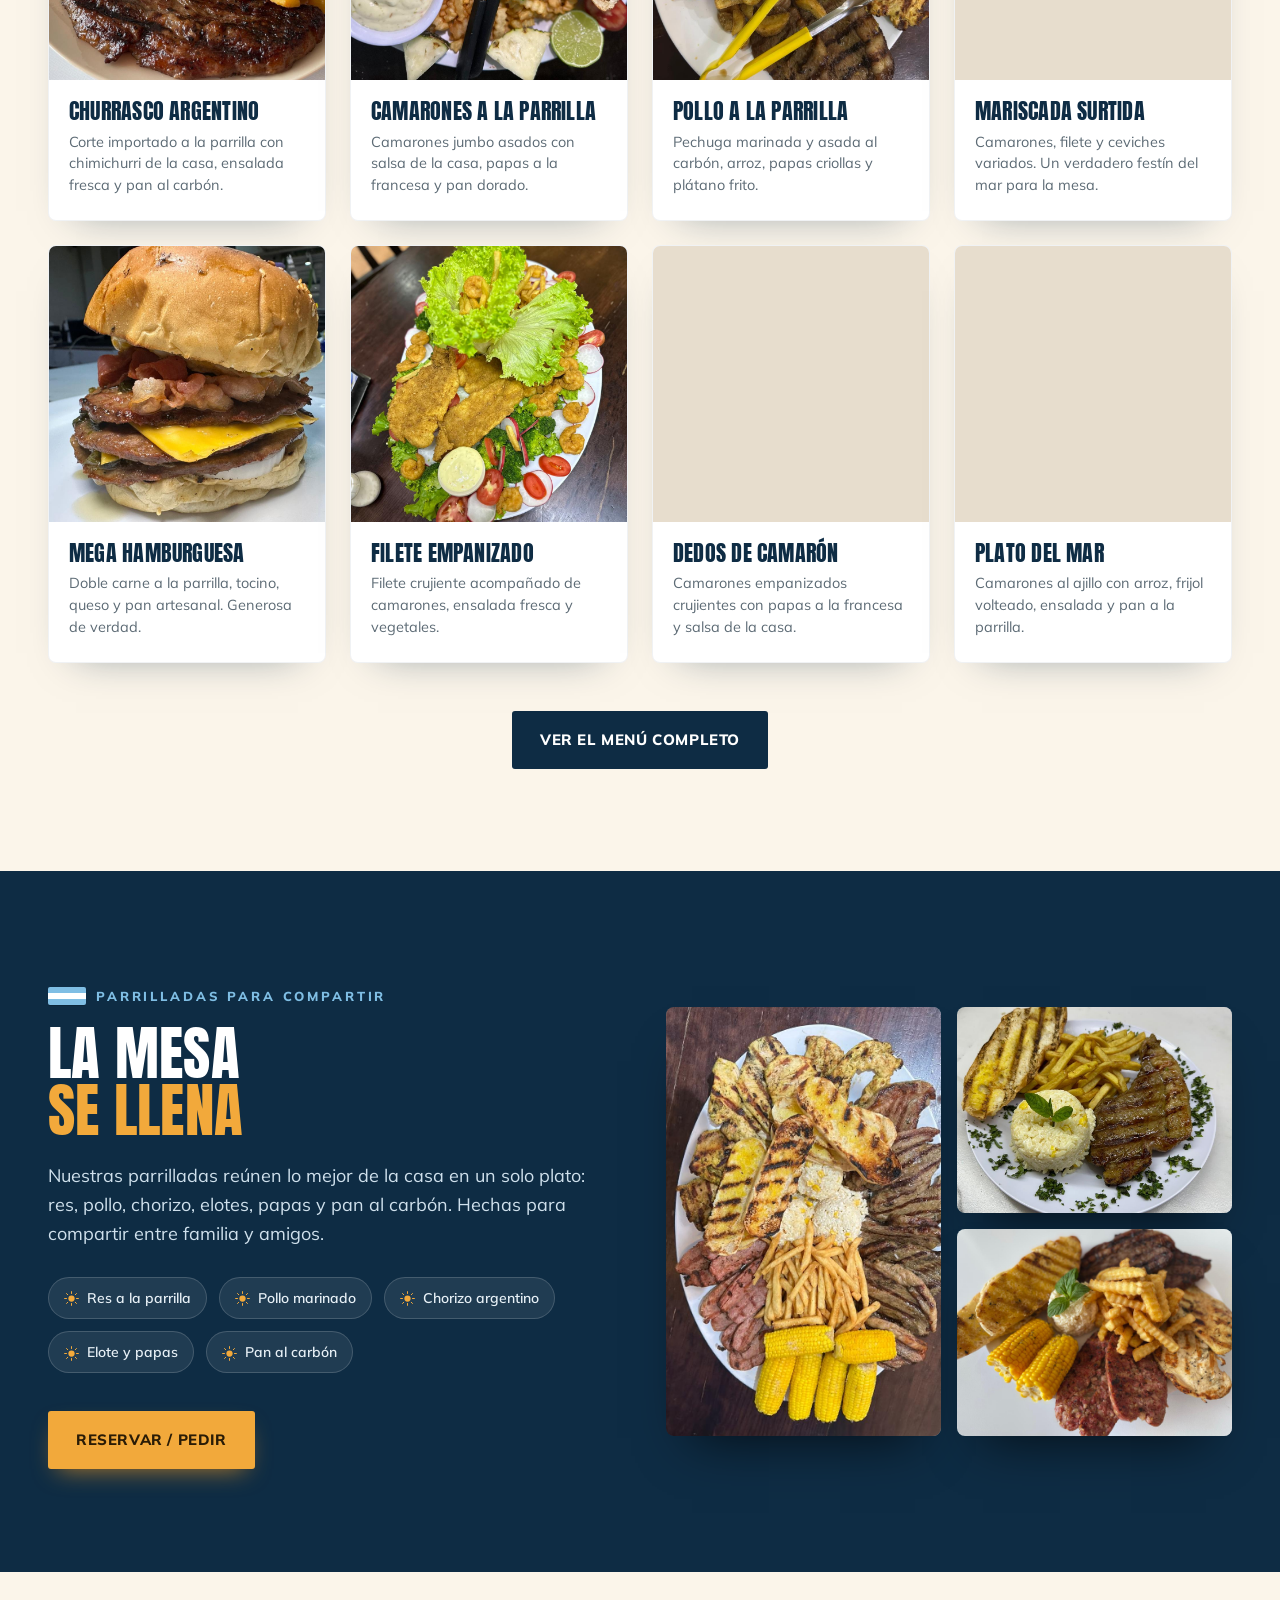
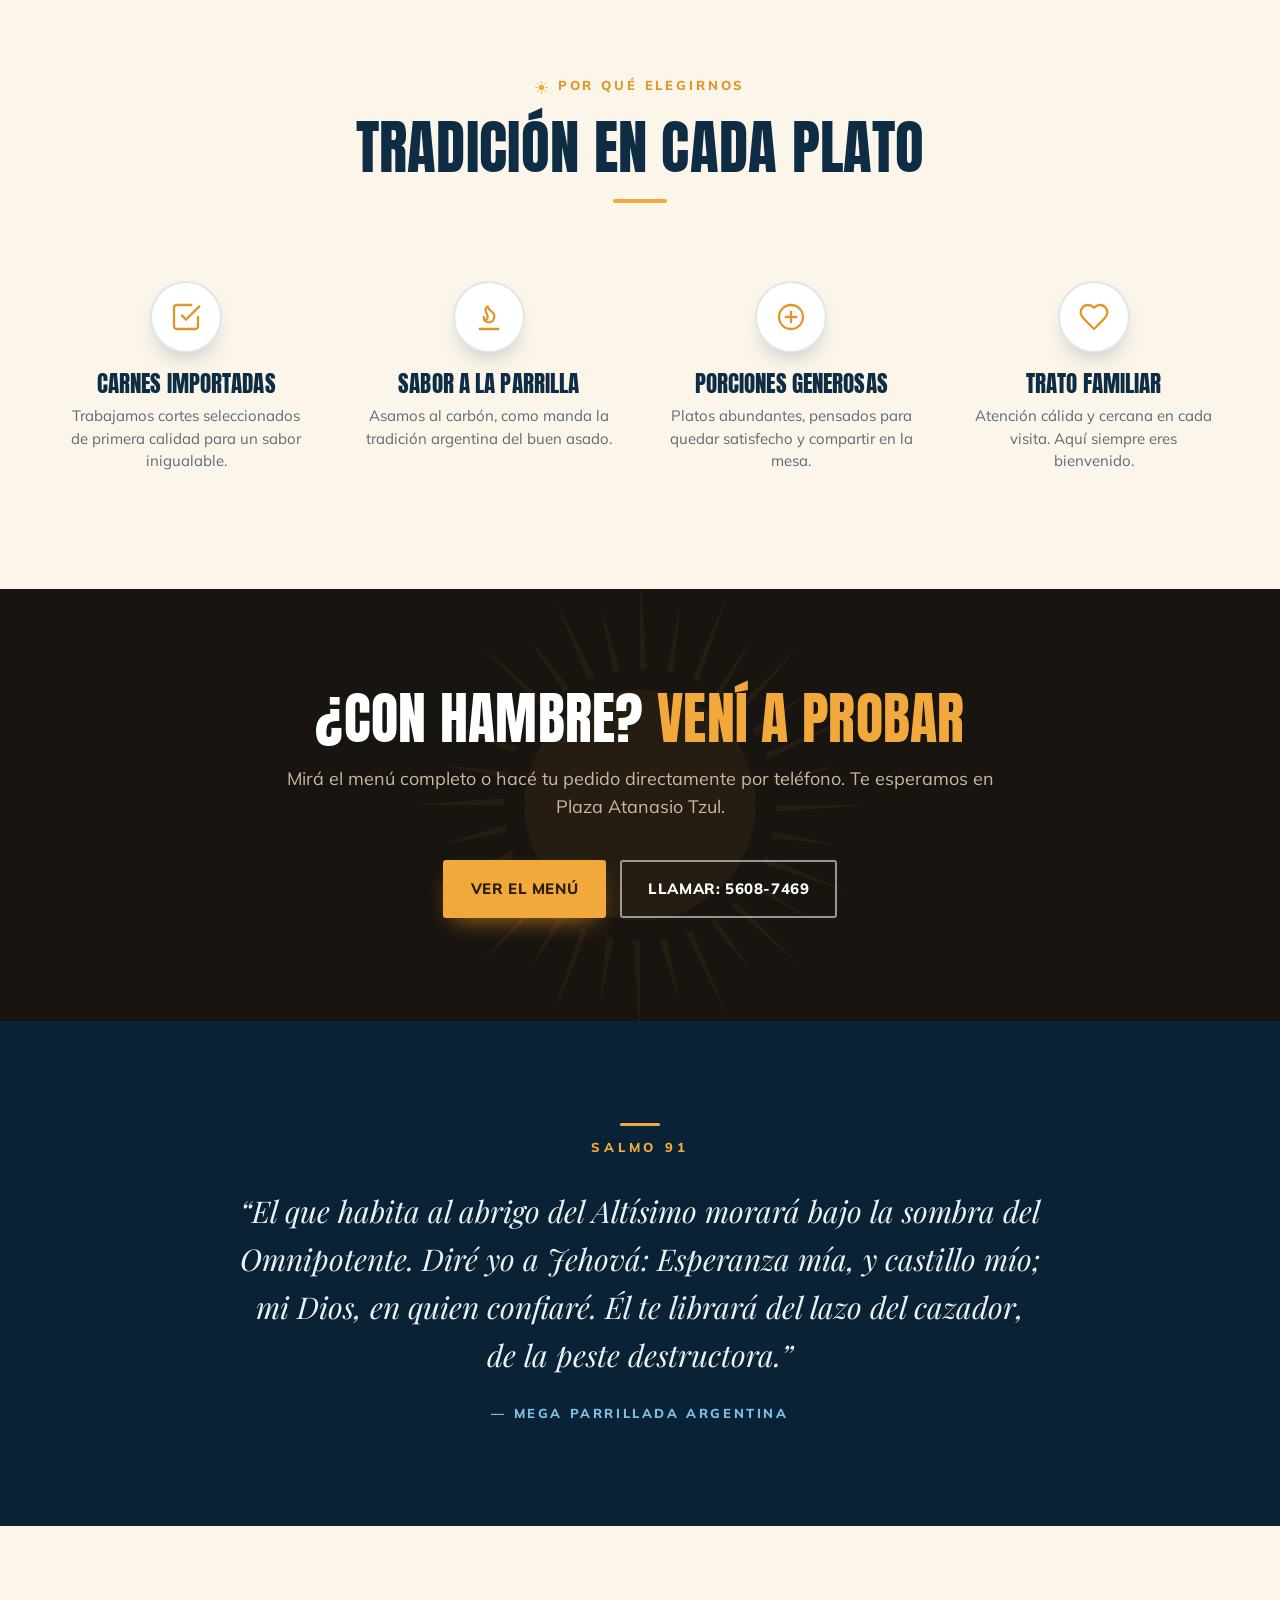
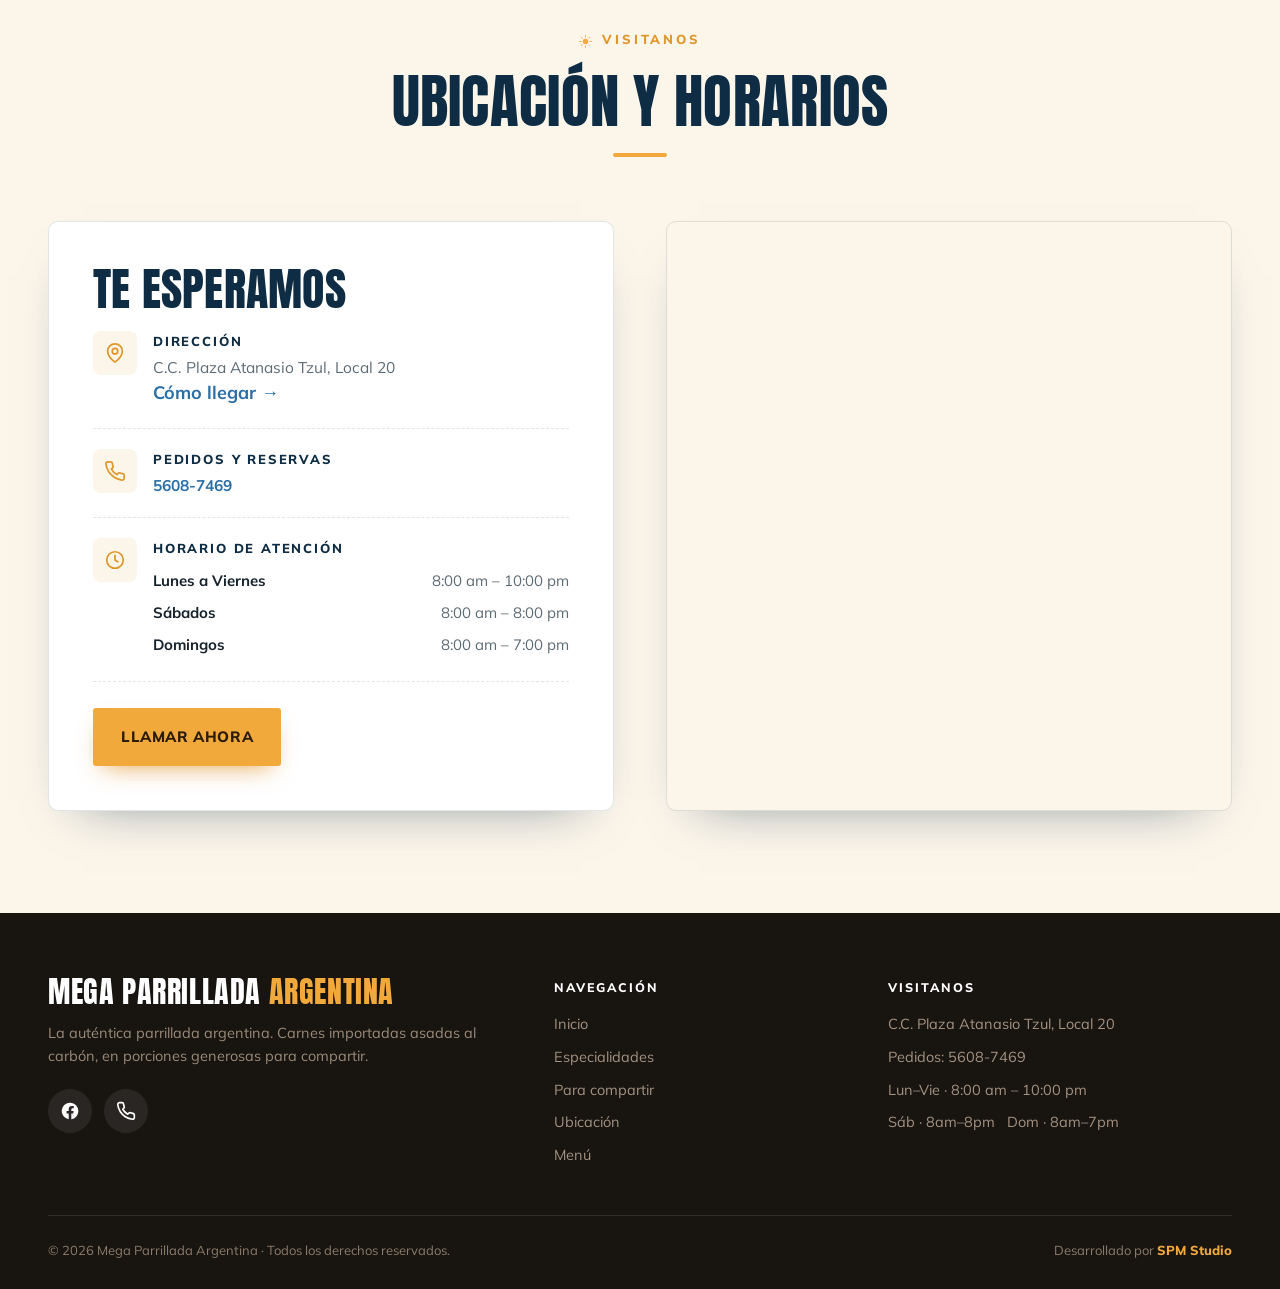
==== commit 5c066269: "URLs limpias: /menu en lugar de menu.html Co-Authored-By: Claude Opus 4.6 <noreply@anthropic.com>" ====
--- a/index.html
+++ b/index.html
@@ -25,7 +25,7 @@
       <a href="#especialidades">Especialidades</a>
       <a href="#compartir">Para compartir</a>
       <a href="#ubicacion">Ubicación</a>
-      <a href="menu.html">Menú</a>
+      <a href="/menu">Menú</a>
     </nav>
     <a class="btn btn-gold nav-phone" href="tel:+50256087469" aria-label="Llamar: 5608-7469">
       <svg width="16" height="16" viewBox="0 0 24 24" fill="none" stroke="currentColor" stroke-width="2.2" stroke-linecap="round" stroke-linejoin="round"><path d="M22 16.92v3a2 2 0 0 1-2.18 2 19.79 19.79 0 0 1-8.63-3.07 19.5 19.5 0 0 1-6-6 19.79 19.79 0 0 1-3.07-8.67A2 2 0 0 1 4.11 2h3a2 2 0 0 1 2 1.72c.13.96.36 1.9.7 2.81a2 2 0 0 1-.45 2.11L8.09 9.91a16 16 0 0 0 6 6l1.27-1.27a2 2 0 0 1 2.11-.45c.91.34 1.85.57 2.81.7A2 2 0 0 1 22 16.92z"/></svg>
@@ -46,7 +46,7 @@
     <h1>El mejor sabor en <span class="gold">carnes importadas</span></h1>
     <p class="hero-sub">Cortes seleccionados y asados al carbón, como manda la tradición argentina. Porciones generosas, sazón de la casa y todo listo para compartir en la mesa.</p>
     <div class="hero-cta">
-      <a class="btn btn-gold" href="menu.html">Ver el menú</a>
+      <a class="btn btn-gold" href="/menu">Ver el menú</a>
       <a class="btn btn-outline" href="tel:+50256087469">Llamar para pedir</a>
     </div>
     <div class="hero-meta"><span class="live-dot"></span> Abierto hoy · 8:00 am – 10:00 pm &nbsp;·&nbsp; Plaza Atanasio Tzul, Local 20</div>
@@ -119,7 +119,7 @@
       </article>
     </div>
     <div style="text-align:center;margin-top:48px">
-      <a class="btn btn-navy" href="menu.html">Ver el menú completo</a>
+      <a class="btn btn-navy" href="/menu">Ver el menú completo</a>
     </div>
   </div>
 </section>
@@ -190,7 +190,7 @@
     <h2>¿Con hambre? <span class="gold">Vení a probar</span></h2>
     <p>Mirá el menú completo o hacé tu pedido directamente por teléfono. Te esperamos en Plaza Atanasio Tzul.</p>
     <div class="hero-cta">
-      <a class="btn btn-gold" href="menu.html">Ver el menú</a>
+      <a class="btn btn-gold" href="/menu">Ver el menú</a>
       <a class="btn btn-outline" href="tel:+50256087469">Llamar: 5608-7469</a>
     </div>
   </div>
@@ -268,7 +268,7 @@
         <a href="#especialidades">Especialidades</a>
         <a href="#compartir">Para compartir</a>
         <a href="#ubicacion">Ubicación</a>
-        <a href="menu.html">Menú</a>
+        <a href="/menu">Menú</a>
       </div>
       <div class="foot-col">
         <h4>Visitanos</h4>
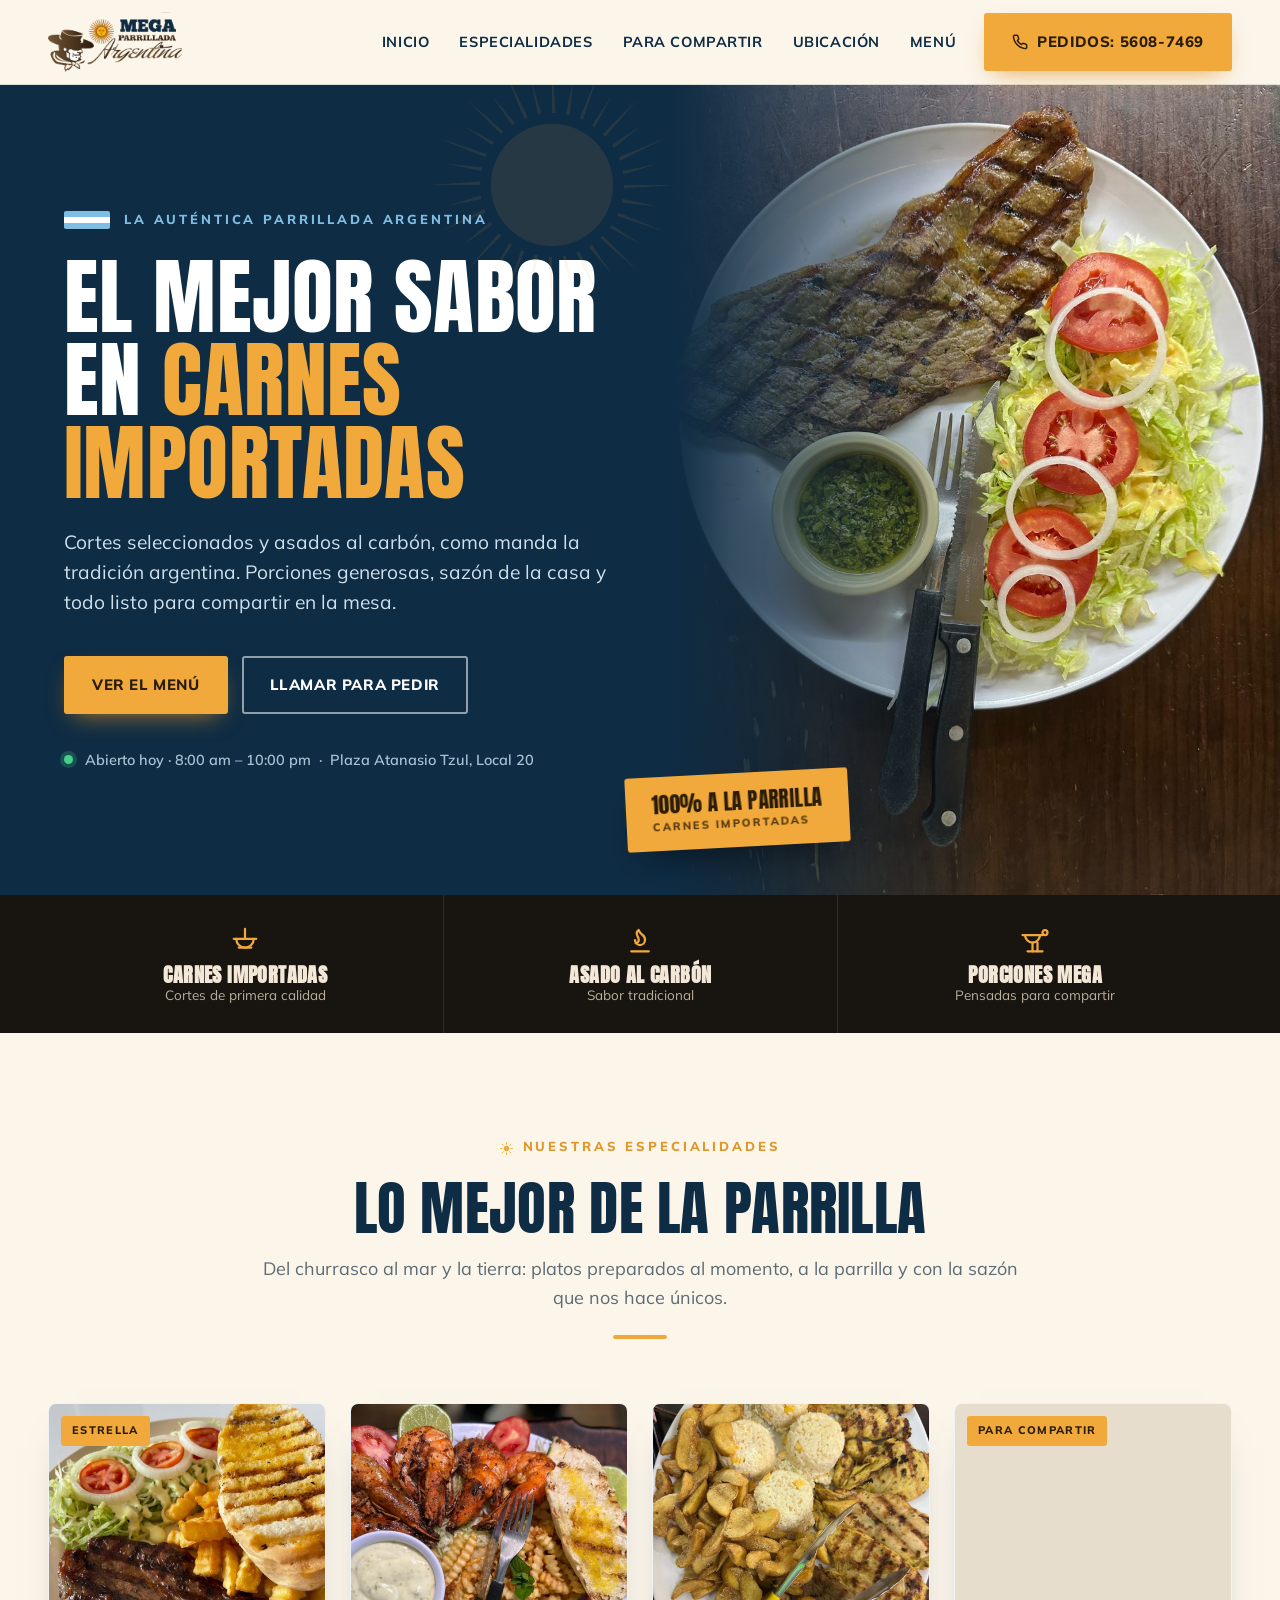
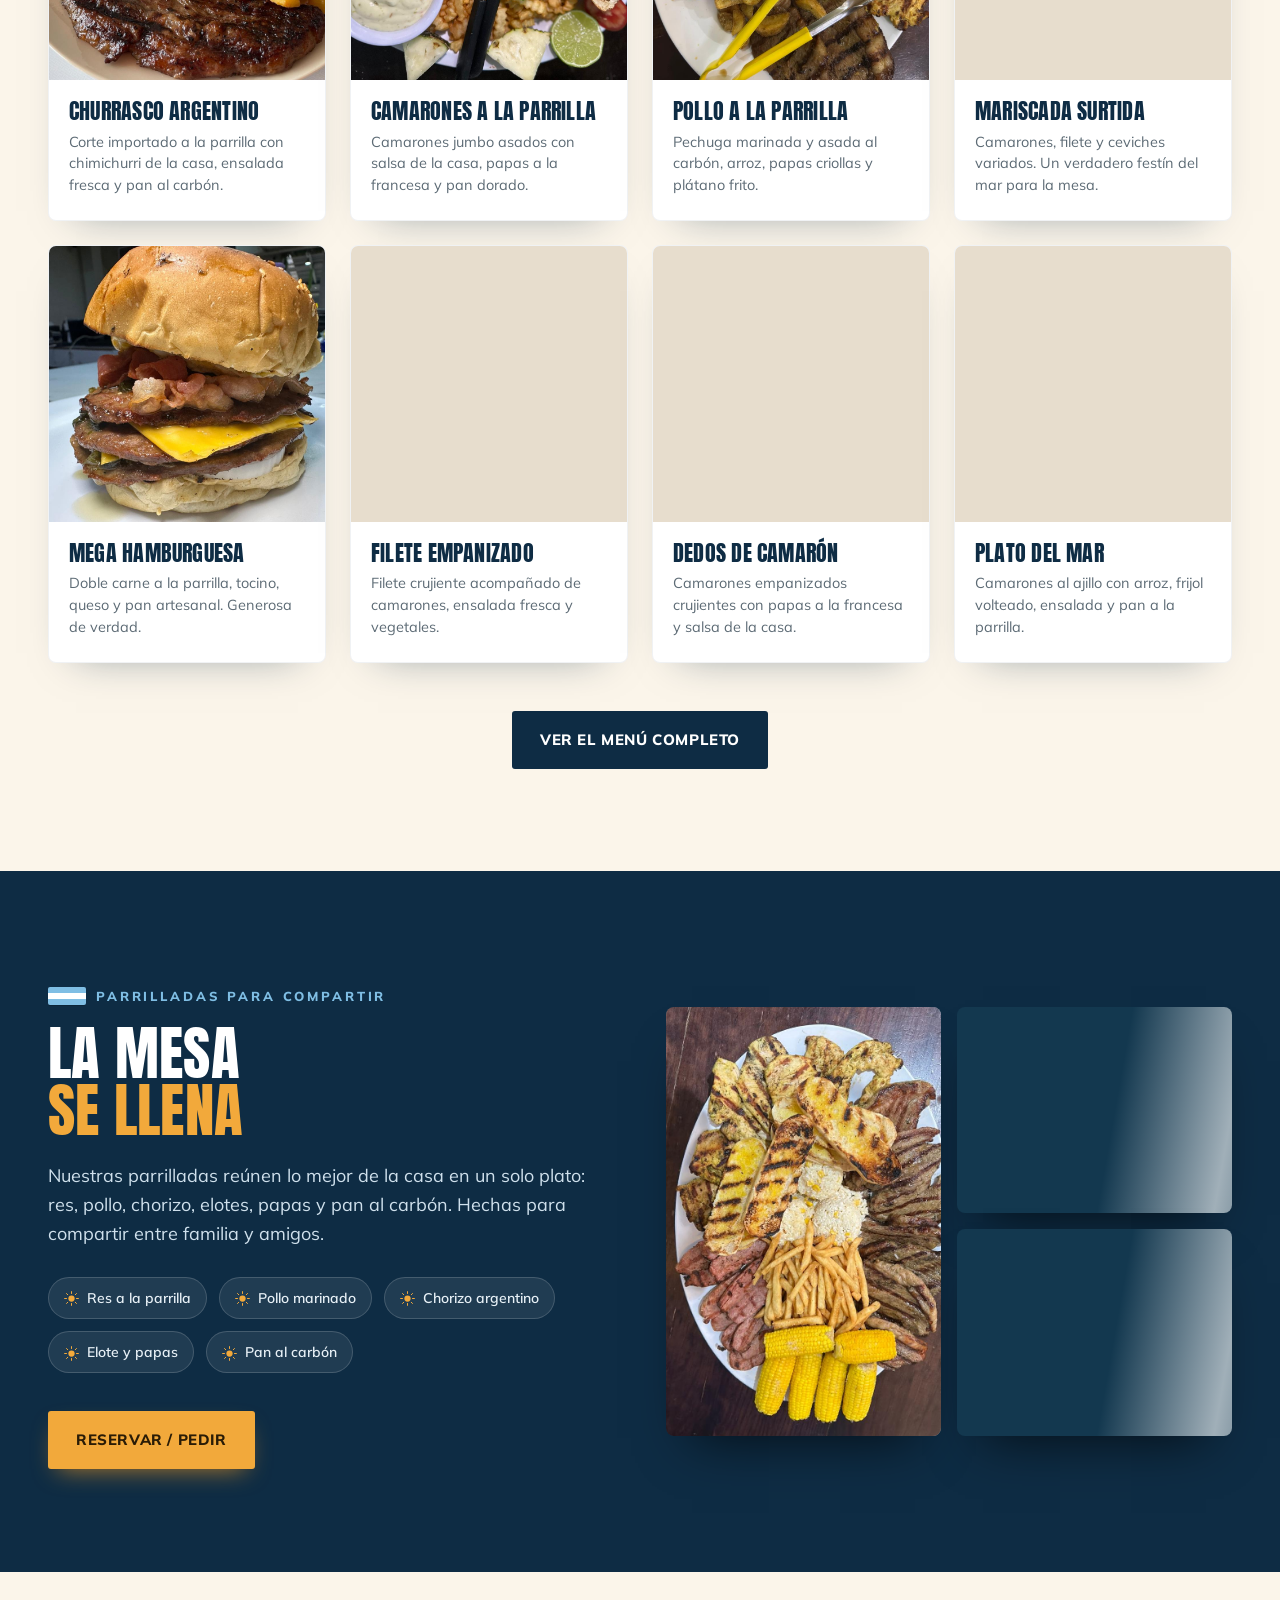
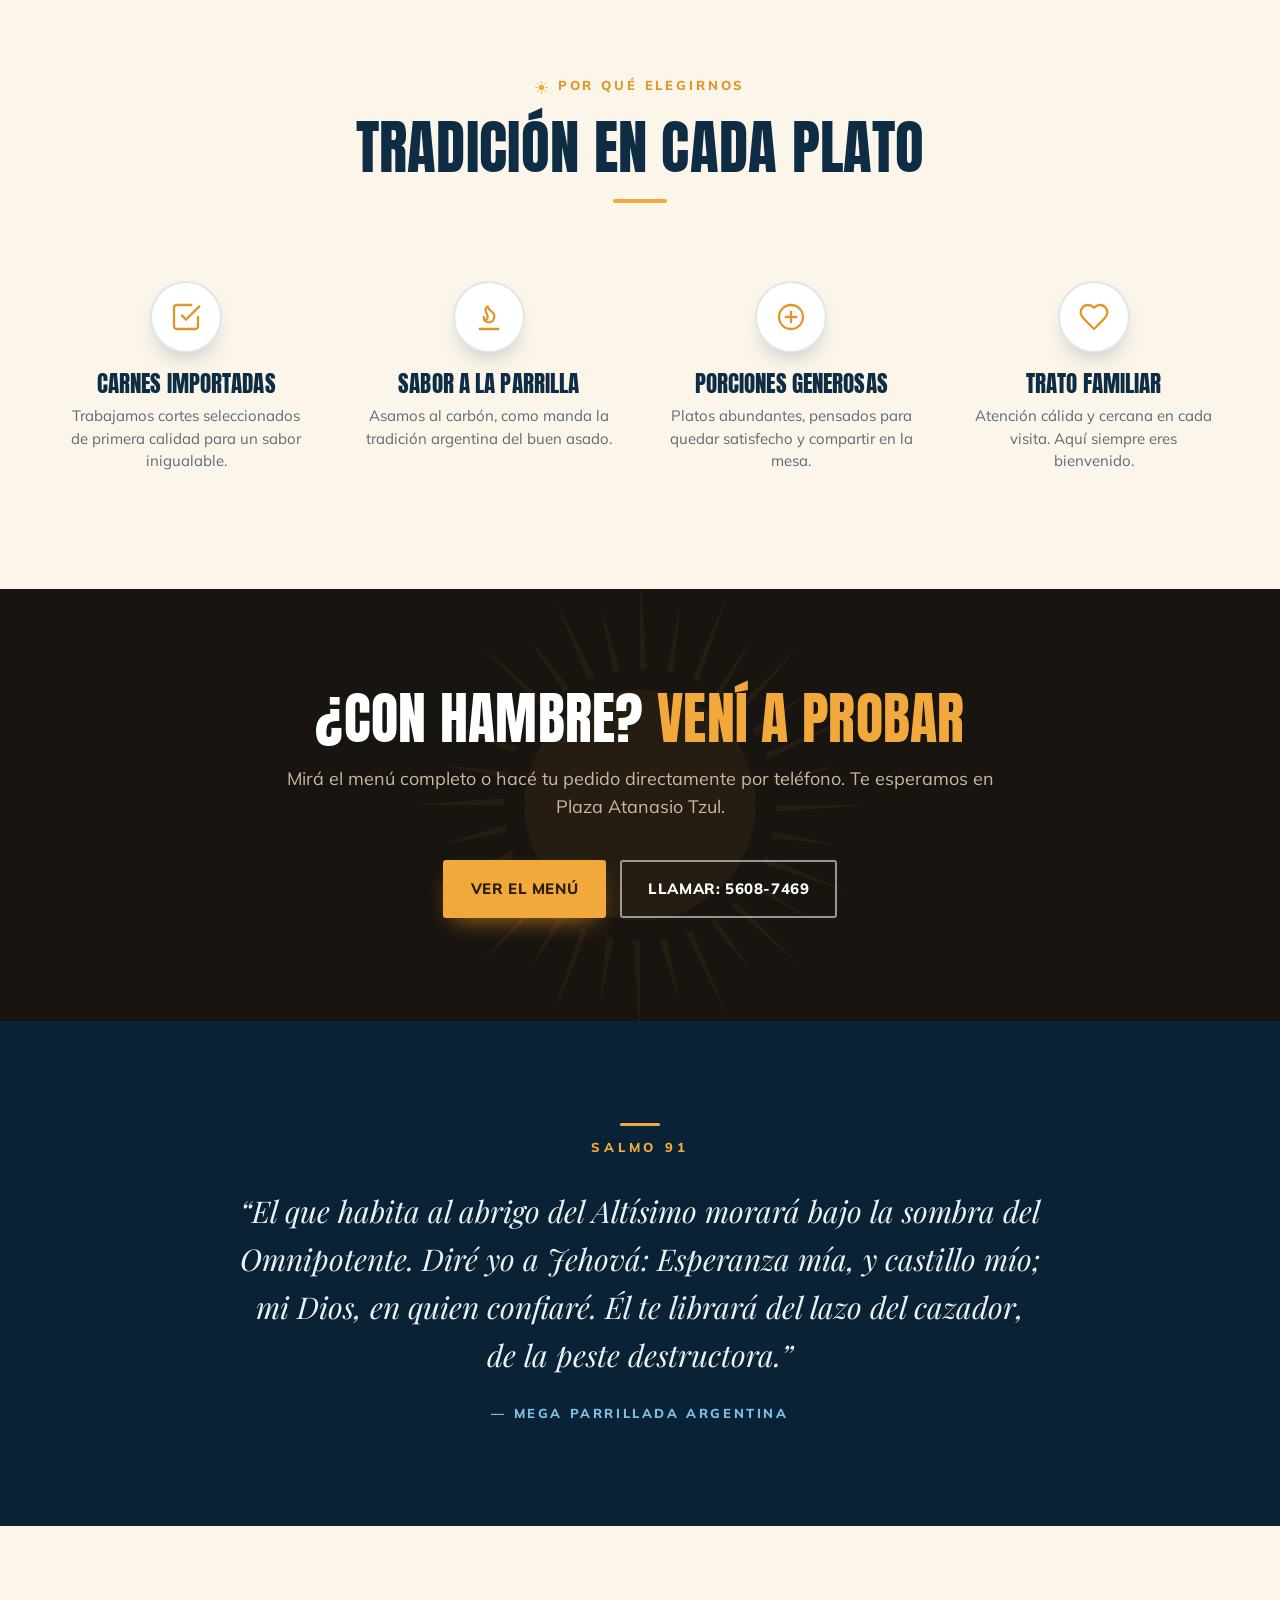
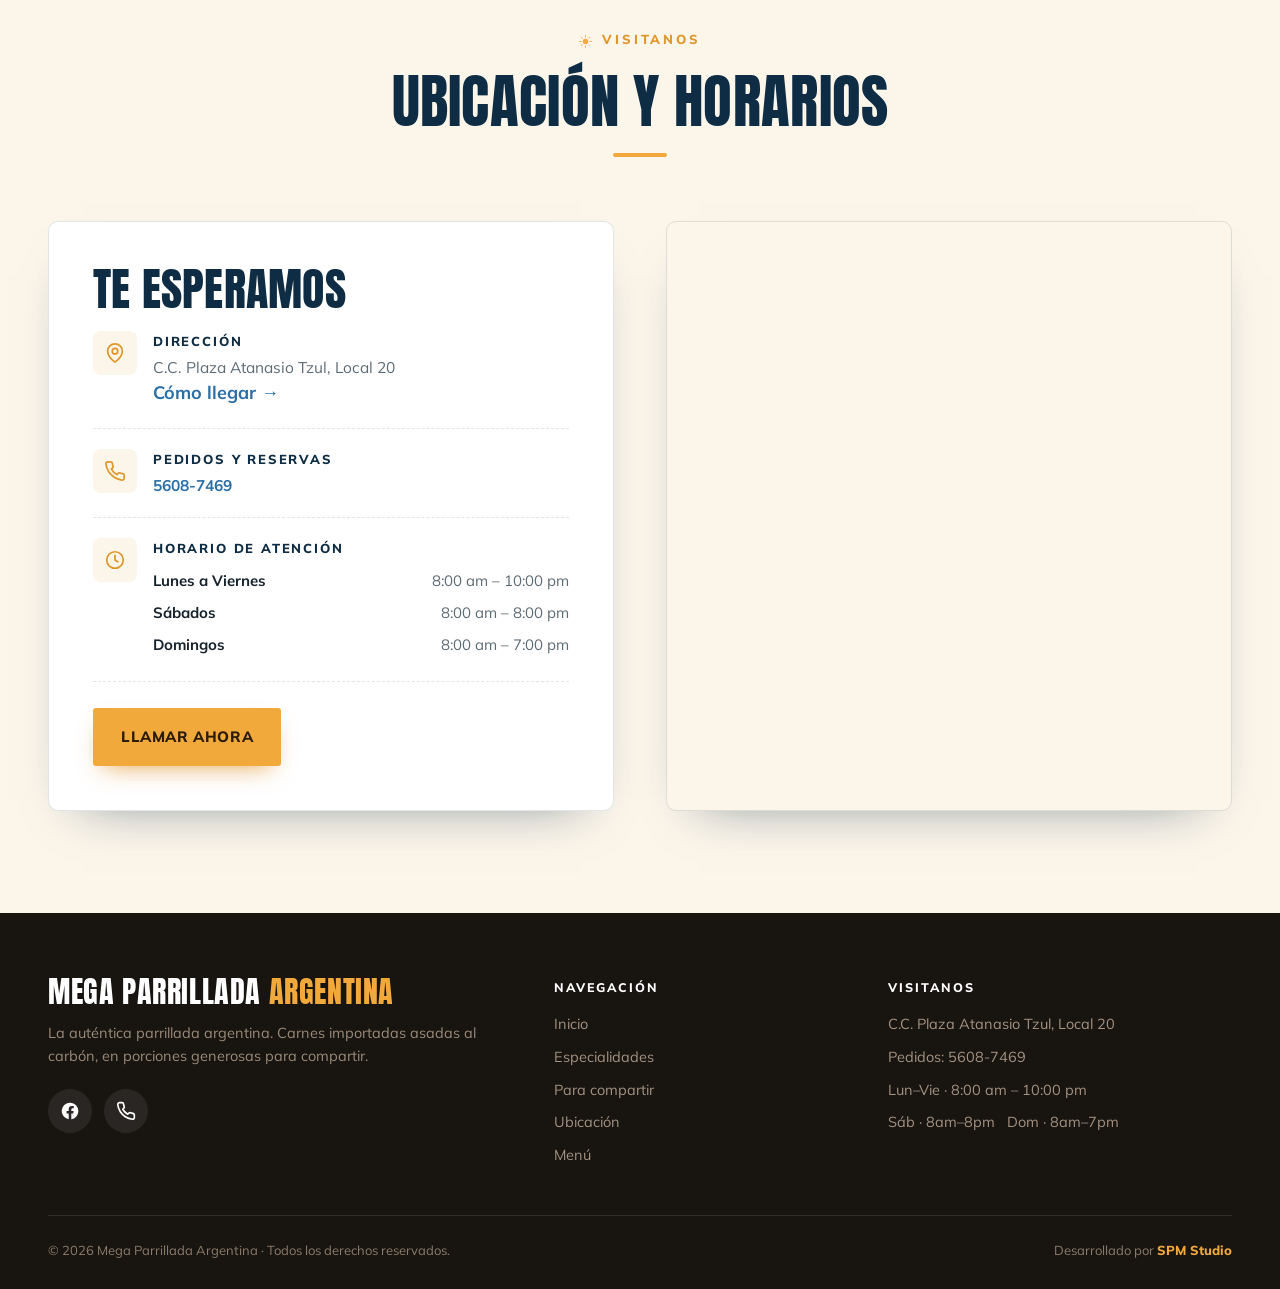
==== commit 23d54cac: "Reemplazar #inicio por / en navegación Co-Authored-By: Claude Opus 4.6 <noreply@anthropic.com>" ====
--- a/index.html
+++ b/index.html
@@ -19,9 +19,9 @@
 <!-- ============ HEADER ============ -->
 <header class="nav" id="nav">
   <div class="wrap nav-in">
-    <a href="#inicio"><img class="nav-logo" src="img/logo-clean-dark.png" alt="Mega Parrillada Argentina" /></a>
+    <a href="/"><img class="nav-logo" src="img/logo-clean-dark.png" alt="Mega Parrillada Argentina" /></a>
     <nav class="nav-links" id="navLinks">
-      <a href="#inicio">Inicio</a>
+      <a href="/">Inicio</a>
       <a href="#especialidades">Especialidades</a>
       <a href="#compartir">Para compartir</a>
       <a href="#ubicacion">Ubicación</a>
@@ -264,7 +264,7 @@
       </div>
       <div class="foot-col">
         <h4>Navegación</h4>
-        <a href="#inicio">Inicio</a>
+        <a href="/">Inicio</a>
         <a href="#especialidades">Especialidades</a>
         <a href="#compartir">Para compartir</a>
         <a href="#ubicacion">Ubicación</a>
